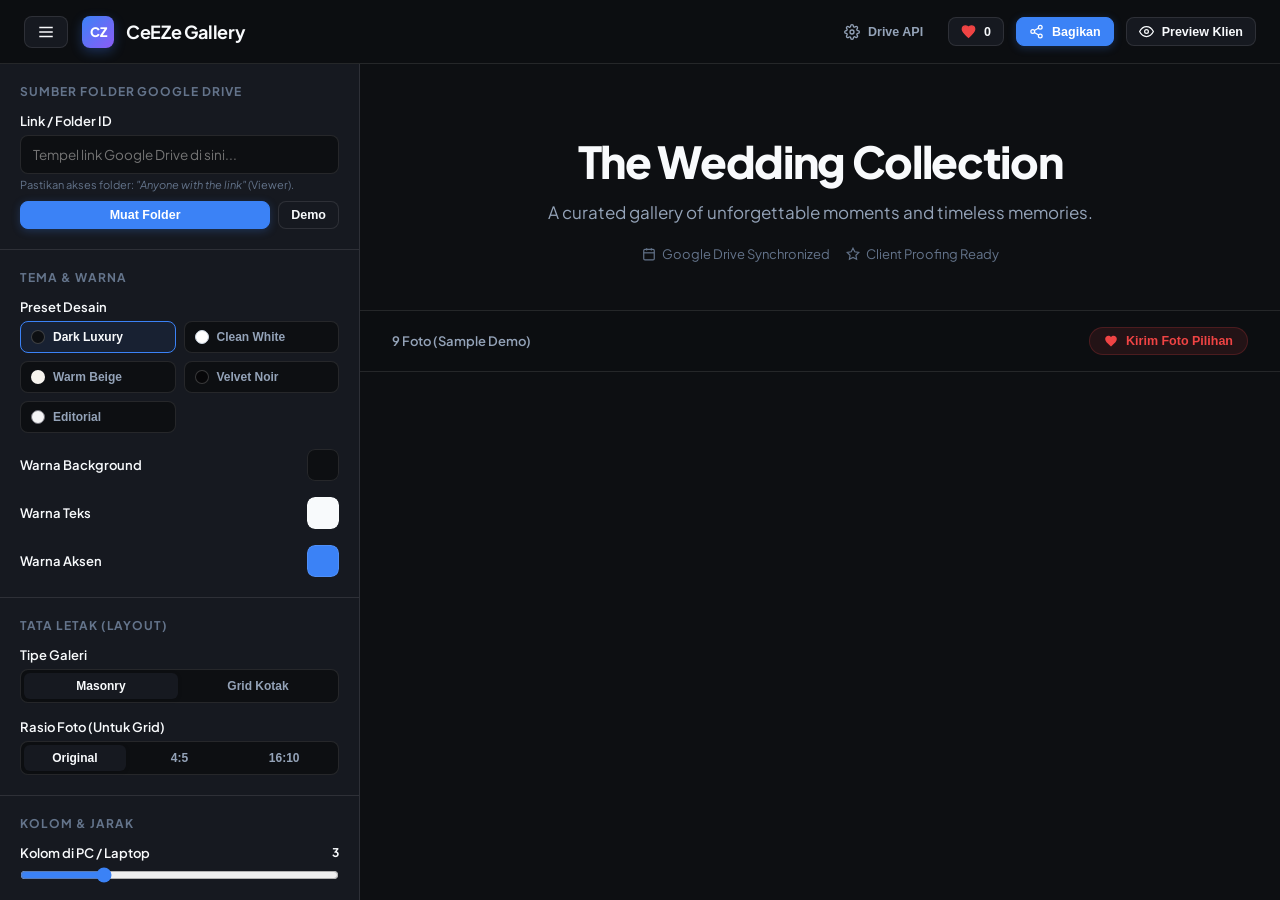
==== index.html @ e3411b1c "Add files via upload" ====
<!DOCTYPE html>
<html lang="id">
<head>
  <meta charset="UTF-8">
  <meta name="viewport" content="width=device-width, initial-scale=1.0, maximum-scale=1.0, user-scalable=no">
  <title>CeEZe Gallery - Google Drive Client Photo Gallery & Editor</title>
  <meta name="description" content="CeEZe Gallery - Konvert folder Google Drive menjadi website galeri foto klien yang interaktif, mewah, dan cepat.">
  
  <!-- Favicon -->
  <link rel="icon" href="data:image/svg+xml,<svg xmlns=%22http://www.w3.org/2000/svg%22 viewBox=%220 0 100 100%22><text y=%22.9em%22 font-size=%2290%22>📸</text></svg>">

  <!-- Google Fonts: Modern & Luxury Typography -->
  <link rel="preconnect" href="https://fonts.googleapis.com">
  <link rel="preconnect" href="https://fonts.gstatic.com" crossorigin>
  <link href="https://fonts.googleapis.com/css2?family=Cinzel:wght@500;700&family=Inter:wght@400;500;600;700&family=Playfair+Display:ital,wght@0,500;0,700;1,400&family=Plus+Jakarta+Sans:wght@400;500;600;700;800&display=swap" rel="stylesheet">

  <!-- Core & Responsive Styles -->
  <link rel="stylesheet" href="css/style.css">
  <link rel="stylesheet" href="css/responsive.css">
</head>
<body>

  <!-- ========================================================================
       TOP HEADER NAVIGATION
       ======================================================================== -->
  <header class="top-header">
    <div style="display: flex; align-items: center; gap: 14px;">
      <button id="btn-toggle-sidebar" class="btn btn-secondary btn-sm" title="Buka/Tutup Menu Editor">
        <svg width="18" height="18" viewBox="0 0 24 24" fill="none" stroke="currentColor" stroke-width="2">
          <line x1="3" y1="12" x2="21" y2="12"></line>
          <line x1="3" y1="6" x2="21" y2="6"></line>
          <line x1="3" y1="18" x2="21" y2="18"></line>
        </svg>
      </button>

      <a href="#" class="brand">
        <div class="brand-icon" style="font-size: 13px; font-weight: 800; letter-spacing: -0.5px;">CZ</div>
        <span class="brand-title">CeEZe Gallery</span>
      </a>
    </div>

    <div class="header-actions">
      <!-- Google Drive API Key Config Button -->
      <button id="btn-open-api-modal" class="btn btn-ghost btn-sm" title="Pengaturan Google Drive API">
        <svg width="16" height="16" viewBox="0 0 24 24" fill="none" stroke="currentColor" stroke-width="2">
          <circle cx="12" cy="12" r="3"></circle>
          <path d="M19.4 15a1.65 1.65 0 0 0 .33 1.82l.06.06a2 2 0 0 1 0 2.83 2 2 0 0 1-2.83 0l-.06-.06a1.65 1.65 0 0 0-1.82-.33 1.65 1.65 0 0 0-1 1.51V21a2 2 0 0 1-2 2 2 2 0 0 1-2-2v-.09A1.65 1.65 0 0 0 9 19.4a1.65 1.65 0 0 0-1.82.33l-.06.06a2 2 0 0 1-2.83 0 2 2 0 0 1 0-2.83l.06-.06a1.65 1.65 0 0 0 .33-1.82 1.65 1.65 0 0 0-1.51-1H3a2 2 0 0 1-2-2 2 2 0 0 1 2-2h.09A1.65 1.65 0 0 0 4.6 9a1.65 1.65 0 0 0-.33-1.82l-.06-.06a2 2 0 0 1 0-2.83 2 2 0 0 1 2.83 0l.06.06a1.65 1.65 0 0 0 1.82.33H9a1.65 1.65 0 0 0 1-1.51V3a2 2 0 0 1 2-2 2 2 0 0 1 2 2v.09a1.65 1.65 0 0 0 1 1.51 1.65 1.65 0 0 0 1.82-.33l.06-.06a2 2 0 0 1 2.83 0 2 2 0 0 1 0 2.83l-.06.06a1.65 1.65 0 0 0-.33 1.82V9a1.65 1.65 0 0 0 1.51 1H21a2 2 0 0 1 2 2 2 2 0 0 1-2 2h-.09a1.65 1.65 0 0 0-1.51 1z"></path>
        </svg>
        <span class="hide-mobile">Drive API</span>
      </button>

      <!-- Client Favorites Header Badge -->
      <button id="btn-top-favorites" class="btn btn-secondary btn-sm" title="Lihat Foto Pilihan">
        <svg width="15" height="15" viewBox="0 0 24 24" fill="#ef4444" stroke="#ef4444" stroke-width="2">
          <path d="M12 21.35l-1.45-1.32C5.4 15.36 2 12.28 2 8.5 2 5.42 4.42 3 7.5 3c1.74 0 3.41.81 4.5 2.09C13.09 3.81 14.76 3 16.5 3 19.58 3 22 5.42 22 8.5c0 3.78-3.4 6.86-8.55 11.54L12 21.35z"/>
        </svg>
        <span id="fav-count-badge">0</span>
      </button>

      <!-- Share Link Button -->
      <button id="btn-open-share-modal" class="btn btn-primary btn-sm">
        <svg width="15" height="15" viewBox="0 0 24 24" fill="none" stroke="currentColor" stroke-width="2">
          <circle cx="18" cy="5" r="3"></circle>
          <circle cx="6" cy="12" r="3"></circle>
          <circle cx="18" cy="19" r="3"></circle>
          <line x1="8.59" y1="13.51" x2="15.42" y2="17.49"></line>
          <line x1="15.41" y1="6.51" x2="8.59" y2="10.49"></line>
        </svg>
        <span>Bagikan</span>
      </button>

      <!-- Toggle Client View vs Editor Mode -->
      <button id="btn-toggle-view" class="btn btn-secondary btn-sm">
        <svg width="15" height="15" viewBox="0 0 24 24" fill="none" stroke="currentColor" stroke-width="2">
          <path d="M1 12s4-8 11-8 11 8 11 8-4 8-11 8-11-8-11-8z"></path>
          <circle cx="12" cy="12" r="3"></circle>
        </svg>
        <span class="hide-mobile">Preview Klien</span>
      </button>
    </div>
  </header>

  <!-- ========================================================================
       MAIN APP CONTAINER (Sidebar Editor + Live Preview)
       ======================================================================== -->
  <div class="app-container">

    <!-- SIDEBAR CUSTOMIZER -->
    <aside id="editor-sidebar" class="editor-sidebar">
      
      <!-- 1. Google Drive Folder Source -->
      <div class="sidebar-section">
        <h4 class="sidebar-title">Sumber Folder Google Drive</h4>
        <form id="form-load-folder" class="form-group">
          <label class="form-label" for="input-folder-link">Link / Folder ID</label>
          <input 
            type="text" 
            id="input-folder-link" 
            class="input-text" 
            placeholder="Tempel link Google Drive di sini..." 
            autocomplete="off"
          />
          <p class="form-hint">Pastikan akses folder: <i>"Anyone with the link"</i> (Viewer).</p>
          <div style="display: flex; gap: 8px; margin-top: 10px;">
            <button type="submit" class="btn btn-primary btn-sm" style="flex: 1;">Muat Folder</button>
            <button type="button" id="btn-load-demo" class="btn btn-secondary btn-sm" title="Kembali ke galeri demo">Demo</button>
          </div>
        </form>
      </div>

      <!-- 2. Theme & Color Presets -->
      <div class="sidebar-section">
        <h4 class="sidebar-title">Tema & Warna</h4>
        
        <div class="form-group">
          <label class="form-label">Preset Desain</label>
          <div class="preset-grid">
            <button type="button" class="preset-pill active" data-preset="dark">
              <span class="color-dot" style="background: #0d0f12;"></span>
              Dark Luxury
            </button>
            <button type="button" class="preset-pill" data-preset="light">
              <span class="color-dot" style="background: #ffffff; border-color: #cbd5e1;"></span>
              Clean White
            </button>
            <button type="button" class="preset-pill" data-preset="warm-beige">
              <span class="color-dot" style="background: #f7f4ee;"></span>
              Warm Beige
            </button>
            <button type="button" class="preset-pill" data-preset="velvet-noir">
              <span class="color-dot" style="background: #070709;"></span>
              Velvet Noir
            </button>
            <button type="button" class="preset-pill" data-preset="editorial-white">
              <span class="color-dot" style="background: #f4f4f5; border-color: #71717a;"></span>
              Editorial
            </button>
          </div>
        </div>

        <!-- Custom Color Pickers -->
        <div class="form-group color-picker-row">
          <span class="form-label" style="margin-bottom: 0;">Warna Background</span>
          <input type="color" id="input-bg-color" value="#0d0f12" />
        </div>

        <div class="form-group color-picker-row">
          <span class="form-label" style="margin-bottom: 0;">Warna Teks</span>
          <input type="color" id="input-text-color" value="#f8fafc" />
        </div>

        <div class="form-group color-picker-row">
          <span class="form-label" style="margin-bottom: 0;">Warna Aksen</span>
          <input type="color" id="input-accent-color" value="#3b82f6" />
        </div>
      </div>

      <!-- 3. Layout (Masonry vs Grid) -->
      <div class="sidebar-section">
        <h4 class="sidebar-title">Tata Letak (Layout)</h4>
        
        <div class="form-group">
          <label class="form-label">Tipe Galeri</label>
          <div class="segmented-control">
            <button type="button" class="segmented-btn active" data-layout="masonry">Masonry</button>
            <button type="button" class="segmented-btn" data-layout="grid">Grid Kotak</button>
          </div>
        </div>

        <div class="form-group">
          <label class="form-label">Rasio Foto (Untuk Grid)</label>
          <div class="segmented-control">
            <button type="button" class="segmented-btn active" data-aspect="original">Original</button>
            <button type="button" class="segmented-btn" data-aspect="portrait">4:5</button>
            <button type="button" class="segmented-btn" data-aspect="landscape">16:10</button>
          </div>
        </div>
      </div>

      <!-- 4. Grid Columns & Spacing -->
      <div class="sidebar-section">
        <h4 class="sidebar-title">Kolom & Jarak</h4>

        <div class="form-group">
          <div style="display: flex; justify-content: space-between; margin-bottom: 6px;">
            <label class="form-label" style="margin-bottom: 0;">Kolom di PC / Laptop</label>
            <span id="val-columns-desktop" class="range-value">3</span>
          </div>
          <div class="range-slider-wrapper">
            <input type="range" id="input-columns-desktop" class="range-slider" min="2" max="6" value="3" />
          </div>
        </div>

        <div class="form-group">
          <div style="display: flex; justify-content: space-between; margin-bottom: 6px;">
            <label class="form-label" style="margin-bottom: 0;">Kolom di HP (Mobile)</label>
            <span id="val-columns-mobile" class="range-value">1</span>
          </div>
          <div class="range-slider-wrapper">
            <input type="range" id="input-columns-mobile" class="range-slider" min="1" max="2" value="1" />
          </div>
        </div>

        <div class="form-group">
          <div style="display: flex; justify-content: space-between; margin-bottom: 6px;">
            <label class="form-label" style="margin-bottom: 0;">Jarak Antar Foto (Gap)</label>
            <span id="val-gallery-gap" class="range-value">16px</span>
          </div>
          <div class="range-slider-wrapper">
            <input type="range" id="input-gallery-gap" class="range-slider" min="0" max="40" step="4" value="16" />
          </div>
        </div>

        <div class="form-group">
          <div style="display: flex; justify-content: space-between; margin-bottom: 6px;">
            <label class="form-label" style="margin-bottom: 0;">Lengkungan Sudut (Radius)</label>
            <span id="val-border-radius" class="range-value">10px</span>
          </div>
          <div class="range-slider-wrapper">
            <input type="range" id="input-border-radius" class="range-slider" min="0" max="24" step="2" value="10" />
          </div>
        </div>
      </div>

      <!-- 5. Typography -->
      <div class="sidebar-section">
        <h4 class="sidebar-title">Gaya Huruf (Font)</h4>
        <div class="form-group">
          <select id="select-font-family" class="select-input">
            <option value="'Plus Jakarta Sans', system-ui, sans-serif">Plus Jakarta Sans (Modern Clean)</option>
            <option value="'Playfair Display', Georgia, serif">Playfair Display (Editorial / Wedding)</option>
            <option value="'Cinzel', Georgia, serif">Cinzel (Luxury & Classical)</option>
            <option value="'Inter', system-ui, sans-serif">Inter (Minimalist Tech)</option>
          </select>
        </div>
      </div>

      <!-- 6. Hero Title & Subtitle -->
      <div class="sidebar-section">
        <h4 class="sidebar-title">Judul Galeri</h4>
        <div class="form-group">
          <label class="form-label" for="input-hero-title">Judul Utama</label>
          <input type="text" id="input-hero-title" class="input-text" value="The Wedding Collection" />
        </div>
        <div class="form-group">
          <label class="form-label" for="input-hero-subtitle">Deskripsi / Tanggal</label>
          <input type="text" id="input-hero-subtitle" class="input-text" value="A curated gallery of unforgettable moments and timeless memories." />
        </div>
      </div>

    </aside>

    <!-- ========================================================================
         MAIN LIVE PREVIEW AREA
         ======================================================================== -->
    <main class="main-preview">
      
      <!-- HERO COVER SECTION -->
      <section class="gallery-hero" id="gallery-hero-section">
        <h1 class="gallery-title" id="display-hero-title">The Wedding Collection</h1>
        <p class="gallery-subtitle" id="display-hero-subtitle">
          A curated gallery of unforgettable moments and timeless memories.
        </p>
        <div class="gallery-meta-bar">
          <span class="meta-item">
            <svg width="14" height="14" viewBox="0 0 24 24" fill="none" stroke="currentColor" stroke-width="2">
              <rect x="3" y="4" width="18" height="18" rx="2" ry="2"></rect>
              <line x1="16" y1="2" x2="16" y2="6"></line>
              <line x1="8" y1="2" x2="8" y2="6"></line>
              <line x1="3" y1="10" x2="21" y2="10"></line>
            </svg>
            Google Drive Synchronized
          </span>
          <span class="meta-item">
            <svg width="14" height="14" viewBox="0 0 24 24" fill="none" stroke="currentColor" stroke-width="2">
              <polygon points="12 2 15.09 8.26 22 9.27 17 14.14 18.18 21.02 12 17.77 5.82 21.02 7 14.14 2 9.27 8.91 8.26 12 2"></polygon>
            </svg>
            Client Proofing Ready
          </span>
        </div>
      </section>

      <!-- GALLERY CONTROLS BAR -->
      <div class="gallery-controls-bar">
        <span class="photo-count-badge" id="display-photo-count">9 Foto</span>

        <button id="btn-floating-fav-open" class="favorites-pill-btn" onclick="window.app?.openWhatsAppModal();">
          <svg width="14" height="14" viewBox="0 0 24 24" fill="currentColor">
            <path d="M12 21.35l-1.45-1.32C5.4 15.36 2 12.28 2 8.5 2 5.42 4.42 3 7.5 3c1.74 0 3.41.81 4.5 2.09C13.09 3.81 14.76 3 16.5 3 19.58 3 22 5.42 22 8.5c0 3.78-3.4 6.86-8.55 11.54L12 21.35z"/>
          </svg>
          Kirim Foto Pilihan
        </button>
      </div>

      <!-- GALLERY PHOTOS GRID / MASONRY -->
      <div id="gallery-container" class="gallery-container gallery-masonry">
        <!-- Photo Cards dynamically injected by js/app.js -->
      </div>

    </main>

  </div>

  <!-- ========================================================================
       LIGHTBOX (FULLSCREEN MODAL VIEWER)
       ======================================================================== -->
  <div id="lightbox-modal" class="lightbox-modal">
    <div class="lightbox-header">
      <div style="display: flex; align-items: center; gap: 12px;">
        <span id="lightbox-counter" style="font-size: 13px; color: #94a3b8; font-weight: 600;">1 / 9</span>
        <span id="lightbox-title" class="lightbox-title">Photo Name</span>
      </div>
      
      <div class="lightbox-actions">
        <!-- Favorite in Lightbox -->
        <button id="lightbox-favorite-btn" class="icon-action-btn" title="Tandai Favorit">
          <svg width="18" height="18" viewBox="0 0 24 24" fill="none" stroke="currentColor" stroke-width="2">
            <path d="M12 21.35l-1.45-1.32C5.4 15.36 2 12.28 2 8.5 2 5.42 4.42 3 7.5 3c1.74 0 3.41.81 4.5 2.09C13.09 3.81 14.76 3 16.5 3 19.58 3 22 5.42 22 8.5c0 3.78-3.4 6.86-8.55 11.54L12 21.35z"/>
          </svg>
        </button>

        <!-- Download in Lightbox -->
        <a id="lightbox-download-btn" href="#" class="icon-action-btn" title="Download Resolusi Penuh" target="_blank" download>
          <svg width="16" height="16" viewBox="0 0 24 24" fill="none" stroke="currentColor" stroke-width="2">
            <path d="M21 15v4a2 2 0 0 1-2 2H5a2 2 0 0 1-2-2v-4"></path>
            <polyline points="7 10 12 15 17 10"></polyline>
            <line x1="12" y1="15" x2="12" y2="3"></line>
          </svg>
        </a>

        <!-- Close Lightbox -->
        <button id="lightbox-close-btn" class="icon-action-btn" title="Tutup (Esc)">
          <svg width="18" height="18" viewBox="0 0 24 24" fill="none" stroke="currentColor" stroke-width="2">
            <line x1="18" y1="6" x2="6" y2="18"></line>
            <line x1="6" y1="6" x2="18" y2="18"></line>
          </svg>
        </button>
      </div>
    </div>

    <div class="lightbox-body">
      <button id="lightbox-prev-btn" class="lightbox-nav-btn lightbox-prev" title="Sebelumnya (Panah Kiri)">
        <svg width="24" height="24" viewBox="0 0 24 24" fill="none" stroke="currentColor" stroke-width="2">
          <polyline points="15 18 9 12 15 6"></polyline>
        </svg>
      </button>

      <img id="lightbox-img" class="lightbox-img" src="" alt="Full view" />

      <button id="lightbox-next-btn" class="lightbox-nav-btn lightbox-next" title="Berikutnya (Panah Kanan)">
        <svg width="24" height="24" viewBox="0 0 24 24" fill="none" stroke="currentColor" stroke-width="2">
          <polyline points="9 18 15 12 9 6"></polyline>
        </svg>
      </button>
    </div>
  </div>

  <!-- ========================================================================
       FLOATING CLIENT WHATSAPP PROOFING BADGE
       ======================================================================== -->
  <button id="client-floating-badge" class="client-floating-badge" style="display: none;">
    <svg width="20" height="20" viewBox="0 0 24 24" fill="currentColor">
      <path d="M12.04 2C6.58 2 2.13 6.45 2.13 11.91C2.13 13.66 2.59 15.36 3.45 16.86L2.05 22L7.3 20.62C8.75 21.41 10.38 21.83 12.04 21.83C17.5 21.83 21.95 17.38 21.95 11.92C21.95 9.27 20.92 6.78 19.05 4.91C17.18 3.03 14.69 2 12.04 2M12.05 3.67C14.25 3.67 16.31 4.53 17.87 6.09C19.42 7.65 20.28 9.72 20.28 11.92C20.28 16.46 16.58 20.15 12.04 20.15C10.56 20.15 9.11 19.76 7.85 19L7.55 18.83L4.43 19.65L5.26 16.61L5.06 16.29C4.24 15 3.8 13.47 3.8 11.91C3.81 7.37 7.5 3.67 12.05 3.67Z"/>
    </svg>
    <span id="floating-fav-count">0 Foto Terpilih</span>
  </button>

  <!-- ========================================================================
       MODAL: GOOGLE DRIVE API KEY SETUP
       ======================================================================== -->
  <div id="modal-api-key" class="modal-backdrop">
    <div class="modal-content">
      <div class="modal-header">
        <h3 class="modal-title">Pengaturan Google Drive API</h3>
        <button class="btn btn-ghost btn-sm" data-close-modal>✕</button>
      </div>
      <div class="modal-body">
        <p style="font-size: 13.5px; color: var(--text-secondary); line-height: 1.6; margin-bottom: 16px;">
          Untuk membaca isi folder Google Drive secara langsung, kamu butuh <b>Google Drive API Key</b> gratis dari Google Cloud Console.
        </p>

        <div class="form-group">
          <label class="form-label" for="input-google-api-key">Google Drive API Key</label>
          <input 
            type="text" 
            id="input-google-api-key" 
            class="input-text" 
            placeholder="AIzaSy..." 
          />
          <p class="form-hint">
            Kunci ini disimpan aman hanya di browser kamu (localStorage) dan tidak dikirim ke server pihak ketiga.
          </p>
        </div>

        <div style="background-color: var(--card-bg); padding: 14px; border-radius: 8px; border: 1px solid var(--border-color); font-size: 12.5px; color: var(--text-muted); line-height: 1.5;">
          <b>Cara Cepat Dapatkan API Key Gratis:</b>
          <ol style="margin-left: 18px; margin-top: 6px;">
            <li>Buka <a href="https://console.cloud.google.com/" target="_blank" style="color: var(--accent-color);">console.cloud.google.com</a></li>
            <li>Aktifkan <b>Google Drive API</b> pada Library.</li>
            <li>Buka menu <b>Credentials</b> &gt; klik <b>Create Credentials</b> &gt; pilih <b>API Key</b>.</li>
          </ol>
        </div>
      </div>
      <div class="modal-footer">
        <button class="btn btn-secondary btn-sm" data-close-modal>Batal</button>
        <button id="btn-save-api-key" class="btn btn-primary btn-sm">Simpan API Key</button>
      </div>
    </div>
  </div>

  <!-- ========================================================================
       MODAL: SHARE LINK (COPY CUSTOM THEMED LINK)
       ======================================================================== -->
  <div id="modal-share" class="modal-backdrop">
    <div class="modal-content">
      <div class="modal-header">
        <h3 class="modal-title">Bagikan Galeri Klien</h3>
        <button class="btn btn-ghost btn-sm" data-close-modal>✕</button>
      </div>
      <div class="modal-body">
        <p style="font-size: 13.5px; color: var(--text-secondary); line-height: 1.6; margin-bottom: 16px;">
          Link ini sudah mengemas tema, tata letak, dan warna yang sudah kamu sesuaikan. Siapapun yang membuka link ini akan melihat galeri sesuai desain pilihanmu.
        </p>

        <div class="form-group">
          <label class="form-label">Link Publik Galeri</label>
          <div style="display: flex; gap: 8px;">
            <input 
              type="text" 
              id="input-share-url" 
              class="input-text" 
              readonly 
              style="cursor: text;"
            />
            <button id="btn-copy-share-url" class="btn btn-primary btn-sm">Salin</button>
          </div>
        </div>
      </div>
      <div class="modal-footer">
        <button class="btn btn-secondary btn-sm" data-close-modal>Tutup</button>
      </div>
    </div>
  </div>

  <!-- ========================================================================
       MODAL: WHATSAPP CLIENT SELECTION EXPORT
       ======================================================================== -->
  <div id="modal-whatsapp" class="modal-backdrop">
    <div class="modal-content">
      <div class="modal-header">
        <div style="display: flex; align-items: center; gap: 8px;">
          <h3 class="modal-title">Daftar Foto Terpilih</h3>
          <span id="modal-wa-count" style="font-size: 12px; background: rgba(239, 68, 68, 0.15); color: #ef4444; padding: 2px 8px; border-radius: 999px; font-weight: 700;">0 Foto</span>
        </div>
        <button class="btn btn-ghost btn-sm" data-close-modal>✕</button>
      </div>
      <div class="modal-body">
        <p style="font-size: 13px; color: var(--text-secondary); margin-bottom: 14px;">
          Klien bisa langsung mengirimkan nomor/nama foto yang mereka sukai ke WhatsApp fotografer atau menyalin daftarnya.
        </p>

        <!-- List of selected photos -->
        <div id="modal-wa-list" style="max-height: 180px; overflow-y: auto; margin-bottom: 16px; padding: 4px 8px; background: var(--bg-color); border-radius: 8px; border: 1px solid var(--border-color);">
          <!-- Injected dynamically -->
        </div>

        <div class="form-group">
          <label class="form-label" for="input-wa-number">Nomor WhatsApp Fotografer / Studio (Opsional)</label>
          <input 
            type="text" 
            id="input-wa-number" 
            class="input-text" 
            placeholder="Contoh: 6281234567890" 
          />
          <p class="form-hint">Gunakan kode negara (misal 62 untuk Indonesia).</p>
        </div>
      </div>
      <div class="modal-footer">
        <button id="btn-copy-fav-list" class="btn btn-secondary btn-sm">Salin Daftar</button>
        <button id="btn-send-whatsapp" class="btn btn-primary btn-sm" style="background-color: #25d366; border-color: #25d366;">
          <svg width="16" height="16" viewBox="0 0 24 24" fill="currentColor">
            <path d="M12.04 2C6.58 2 2.13 6.45 2.13 11.91C2.13 13.66 2.59 15.36 3.45 16.86L2.05 22L7.3 20.62C8.75 21.41 10.38 21.83 12.04 21.83C17.5 21.83 21.95 17.38 21.95 11.92C21.95 9.27 20.92 6.78 19.05 4.91C17.18 3.03 14.69 2 12.04 2M12.05 3.67C14.25 3.67 16.31 4.53 17.87 6.09C19.42 7.65 20.28 9.72 20.28 11.92C20.28 16.46 16.58 20.15 12.04 20.15C10.56 20.15 9.11 19.76 7.85 19L7.55 18.83L4.43 19.65L5.26 16.61L5.06 16.29C4.24 15 3.8 13.47 3.8 11.91C3.81 7.37 7.5 3.67 12.05 3.67Z"/>
          </svg>
          Kirim ke WhatsApp
        </button>
      </div>
    </div>
  </div>

  <!-- Toast Notification element -->
  <div id="toast" class="toast">Notifikasi</div>

  <!-- Scripts -->
  <script src="js/demo-data.js"></script>
  <script src="js/drive.js"></script>
  <script src="js/editor.js"></script>
  <script src="js/lightbox.js"></script>
  <script src="js/favorites.js"></script>
  <script src="js/app.js"></script>

</body>
</html>
---- css/style.css ----
/* ==========================================================================
   CeEZe Gallery - Modern Google Drive Photo Gallery & Editor
   Ultra-lightweight, Responsive, Zero-dependency CSS
   ========================================================================== */

:root {
  /* Default Theme Variables */
  --bg-color: #0d0f12;
  --bg-secondary: #161920;
  --text-primary: #f8fafc;
  --text-secondary: #94a3b8;
  --text-muted: #64748b;
  --accent-color: #3b82f6;
  --accent-hover: #2563eb;
  --border-color: rgba(255, 255, 255, 0.1);
  --border-active: rgba(255, 255, 255, 0.25);
  --card-bg: rgba(255, 255, 255, 0.03);
  --glass-bg: rgba(22, 25, 32, 0.85);
  --shadow-sm: 0 2px 8px rgba(0, 0, 0, 0.2);
  --shadow-lg: 0 16px 40px rgba(0, 0, 0, 0.4);

  /* Layout Variables */
  --gallery-gap: 16px;
  --columns-desktop: 3;
  --columns-tablet: 2;
  --columns-mobile: 1;
  --border-radius: 10px;
  --font-family: 'Plus Jakarta Sans', system-ui, -apple-system, sans-serif;
  --font-heading: 'Plus Jakarta Sans', system-ui, sans-serif;
  
  /* Sidebar width */
  --sidebar-width: 360px;
}

/* Light Theme Preset overrides */
[data-theme="light"] {
  --bg-color: #f8fafc;
  --bg-secondary: #ffffff;
  --text-primary: #0f172a;
  --text-secondary: #475569;
  --text-muted: #94a3b8;
  --accent-color: #2563eb;
  --border-color: rgba(0, 0, 0, 0.08);
  --border-active: rgba(0, 0, 0, 0.2);
  --card-bg: #ffffff;
  --glass-bg: rgba(255, 255, 255, 0.88);
  --shadow-sm: 0 2px 8px rgba(0, 0, 0, 0.06);
  --shadow-lg: 0 16px 40px rgba(0, 0, 0, 0.12);
}

/* Warm Beige Preset */
[data-theme="warm-beige"] {
  --bg-color: #f7f4ee;
  --bg-secondary: #efeae1;
  --text-primary: #292524;
  --text-secondary: #57534e;
  --text-muted: #a8a29e;
  --accent-color: #b45309;
  --border-color: rgba(68, 64, 60, 0.12);
  --card-bg: #ffffff;
  --glass-bg: rgba(247, 244, 238, 0.9);
}

/* Velvet Noir Preset */
[data-theme="velvet-noir"] {
  --bg-color: #070709;
  --bg-secondary: #121217;
  --text-primary: #fafaf9;
  --text-secondary: #a1a1aa;
  --text-muted: #71717a;
  --accent-color: #d97706;
  --border-color: rgba(255, 255, 255, 0.08);
  --card-bg: #18181f;
  --glass-bg: rgba(18, 18, 23, 0.9);
}

/* Minimal White Preset */
[data-theme="editorial-white"] {
  --bg-color: #ffffff;
  --bg-secondary: #f4f4f5;
  --text-primary: #18181b;
  --text-secondary: #52525b;
  --text-muted: #a1a1aa;
  --accent-color: #18181b;
  --border-color: #e4e4e7;
  --card-bg: #fafafa;
  --glass-bg: rgba(255, 255, 255, 0.95);
}

* {
  box-sizing: border-box;
  margin: 0;
  padding: 0;
  -webkit-font-smoothing: antialiased;
  -moz-osx-font-smoothing: grayscale;
}

body {
  font-family: var(--font-family);
  background-color: var(--bg-color);
  color: var(--text-primary);
  min-height: 100vh;
  overflow-x: hidden;
  transition: background-color 0.25s ease, color 0.25s ease;
}

/* ==========================================================================
   Top Header Navigation
   ========================================================================== */
.top-header {
  position: sticky;
  top: 0;
  z-index: 50;
  height: 64px;
  background-color: var(--glass-bg);
  backdrop-filter: blur(16px);
  -webkit-backdrop-filter: blur(16px);
  border-bottom: 1px solid var(--border-color);
  display: flex;
  align-items: center;
  justify-content: space-between;
  padding: 0 24px;
  transition: border-color 0.25s ease;
}

.brand {
  display: flex;
  align-items: center;
  gap: 12px;
  text-decoration: none;
  color: var(--text-primary);
}

.brand-icon {
  width: 32px;
  height: 32px;
  border-radius: 8px;
  background: linear-gradient(135deg, var(--accent-color), #8b5cf6);
  display: flex;
  align-items: center;
  justify-content: center;
  color: white;
  font-weight: 700;
  font-size: 16px;
  box-shadow: 0 4px 12px rgba(59, 130, 246, 0.3);
}

.brand-title {
  font-size: 18px;
  font-weight: 700;
  letter-spacing: -0.02em;
}

.header-actions {
  display: flex;
  align-items: center;
  gap: 12px;
}

.btn {
  display: inline-flex;
  align-items: center;
  justify-content: center;
  gap: 8px;
  padding: 8px 16px;
  font-size: 13.5px;
  font-weight: 600;
  border-radius: 8px;
  cursor: pointer;
  transition: all 0.2s cubic-bezier(0.16, 1, 0.3, 1);
  border: 1px solid transparent;
  outline: none;
  text-decoration: none;
}

.btn-sm {
  padding: 6px 12px;
  font-size: 12.5px;
}

.btn-primary {
  background-color: var(--accent-color);
  color: #ffffff;
  border-color: var(--accent-color);
  box-shadow: 0 2px 8px rgba(59, 130, 246, 0.25);
}

.btn-primary:hover {
  background-color: var(--accent-hover);
  border-color: var(--accent-hover);
  transform: translateY(-1px);
}

.btn-secondary {
  background-color: var(--bg-secondary);
  color: var(--text-primary);
  border-color: var(--border-color);
}

.btn-secondary:hover {
  background-color: var(--border-color);
  border-color: var(--border-active);
}

.btn-ghost {
  background-color: transparent;
  color: var(--text-secondary);
}

.btn-ghost:hover {
  color: var(--text-primary);
  background-color: var(--card-bg);
}

/* ==========================================================================
   App Layout (Sidebar + Main Preview Area)
   ========================================================================== */
.app-container {
  display: flex;
  min-height: calc(100vh - 64px);
  position: relative;
}

/* Sidebar Customizer */
.editor-sidebar {
  width: var(--sidebar-width);
  background-color: var(--bg-secondary);
  border-right: 1px solid var(--border-color);
  display: flex;
  flex-direction: column;
  flex-shrink: 0;
  height: calc(100vh - 64px);
  position: sticky;
  top: 64px;
  overflow-y: auto;
  z-index: 30;
  transition: transform 0.3s cubic-bezier(0.16, 1, 0.3, 1), width 0.3s ease;
}

.editor-sidebar.collapsed {
  transform: translateX(-100%);
  position: absolute;
}

.sidebar-section {
  padding: 20px;
  border-bottom: 1px solid var(--border-color);
}

.sidebar-title {
  font-size: 12px;
  font-weight: 700;
  text-transform: uppercase;
  letter-spacing: 0.08em;
  color: var(--text-muted);
  margin-bottom: 14px;
  display: flex;
  align-items: center;
  justify-content: space-between;
}

.form-group {
  margin-bottom: 16px;
}

.form-group:last-child {
  margin-bottom: 0;
}

.form-label {
  display: block;
  font-size: 13px;
  font-weight: 600;
  color: var(--text-primary);
  margin-bottom: 6px;
}

.form-hint {
  font-size: 11px;
  color: var(--text-muted);
  margin-top: 4px;
}

.input-text, .select-input {
  width: 100%;
  padding: 10px 12px;
  font-size: 13.5px;
  font-family: inherit;
  background-color: var(--bg-color);
  color: var(--text-primary);
  border: 1px solid var(--border-color);
  border-radius: 8px;
  outline: none;
  transition: border-color 0.2s, box-shadow 0.2s;
}

.input-text:focus, .select-input:focus {
  border-color: var(--accent-color);
  box-shadow: 0 0 0 3px rgba(59, 130, 246, 0.15);
}

/* Preset Pill Buttons */
.preset-grid {
  display: grid;
  grid-template-columns: repeat(2, 1fr);
  gap: 8px;
}

.preset-pill {
  display: flex;
  align-items: center;
  gap: 8px;
  padding: 8px 10px;
  background-color: var(--bg-color);
  border: 1px solid var(--border-color);
  border-radius: 8px;
  color: var(--text-secondary);
  font-size: 12px;
  font-weight: 600;
  cursor: pointer;
  transition: all 0.2s;
}

.preset-pill:hover {
  border-color: var(--border-active);
  color: var(--text-primary);
}

.preset-pill.active {
  border-color: var(--accent-color);
  color: var(--text-primary);
  background-color: rgba(59, 130, 246, 0.08);
}

.color-dot {
  width: 14px;
  height: 14px;
  border-radius: 50%;
  border: 1px solid rgba(255, 255, 255, 0.2);
  flex-shrink: 0;
}

/* Segmented Control / Radio Buttons */
.segmented-control {
  display: flex;
  background-color: var(--bg-color);
  border: 1px solid var(--border-color);
  border-radius: 8px;
  padding: 3px;
  gap: 3px;
}

.segmented-btn {
  flex: 1;
  padding: 6px 10px;
  font-size: 12px;
  font-weight: 600;
  border: none;
  background: transparent;
  color: var(--text-secondary);
  border-radius: 6px;
  cursor: pointer;
  transition: all 0.15s ease;
  text-align: center;
}

.segmented-btn.active {
  background-color: var(--bg-secondary);
  color: var(--text-primary);
  box-shadow: 0 1px 4px rgba(0, 0, 0, 0.15);
}

/* Range Sliders */
.range-slider-wrapper {
  display: flex;
  align-items: center;
  gap: 12px;
}

.range-slider {
  flex: 1;
  accent-color: var(--accent-color);
  cursor: pointer;
}

.range-value {
  font-size: 12px;
  font-weight: 700;
  color: var(--text-primary);
  width: 32px;
  text-align: right;
}

/* Color Pickers Row */
.color-picker-row {
  display: flex;
  align-items: center;
  justify-content: space-between;
}

.color-input-wrapper {
  display: flex;
  align-items: center;
  gap: 8px;
}

input[type="color"] {
  -webkit-appearance: none;
  border: none;
  width: 32px;
  height: 32px;
  border-radius: 8px;
  cursor: pointer;
  background: transparent;
}

input[type="color"]::-webkit-color-swatch-wrapper {
  padding: 0;
}

input[type="color"]::-webkit-color-swatch {
  border: 1px solid var(--border-color);
  border-radius: 8px;
}

/* ==========================================================================
   Main Preview Content
   ========================================================================== */
.main-preview {
  flex: 1;
  min-width: 0;
  display: flex;
  flex-direction: column;
  overflow-y: auto;
}

/* Cover / Hero Header */
.gallery-hero {
  padding: 72px 24px 48px;
  text-align: center;
  max-width: 800px;
  margin: 0 auto;
  position: relative;
}

.gallery-hero.cover-banner {
  max-width: 100%;
  padding: 120px 24px 80px;
  background-size: cover;
  background-position: center;
  position: relative;
}

.cover-banner::before {
  content: "";
  position: absolute;
  inset: 0;
  background: linear-gradient(180deg, rgba(0,0,0,0.3) 0%, rgba(0,0,0,0.7) 100%);
  z-index: 1;
}

.gallery-hero.cover-banner * {
  position: relative;
  z-index: 2;
  color: #ffffff !important;
}

.gallery-title {
  font-family: var(--font-heading);
  font-size: clamp(28px, 5vw, 44px);
  font-weight: 800;
  letter-spacing: -0.03em;
  line-height: 1.15;
  margin-bottom: 12px;
  color: var(--text-primary);
}

.gallery-subtitle {
  font-size: clamp(14px, 2vw, 17px);
  color: var(--text-secondary);
  font-weight: 400;
  max-width: 600px;
  margin: 0 auto 20px;
  line-height: 1.6;
}

.gallery-meta-bar {
  display: flex;
  align-items: center;
  justify-content: center;
  gap: 16px;
  font-size: 13px;
  color: var(--text-muted);
}

.meta-item {
  display: flex;
  align-items: center;
  gap: 6px;
}

/* Filter / Sorting & Favorites Bar */
.gallery-controls-bar {
  padding: 16px 32px;
  display: flex;
  align-items: center;
  justify-content: space-between;
  border-top: 1px solid var(--border-color);
  border-bottom: 1px solid var(--border-color);
  margin-bottom: 32px;
  background-color: var(--glass-bg);
  backdrop-filter: blur(8px);
}

.photo-count-badge {
  font-size: 13px;
  font-weight: 600;
  color: var(--text-secondary);
}

.favorites-pill-btn {
  display: inline-flex;
  align-items: center;
  gap: 8px;
  padding: 6px 14px;
  border-radius: 999px;
  background-color: rgba(239, 68, 68, 0.1);
  color: #ef4444;
  border: 1px solid rgba(239, 68, 68, 0.2);
  font-size: 12.5px;
  font-weight: 700;
  cursor: pointer;
  transition: all 0.2s;
}

.favorites-pill-btn:hover {
  background-color: #ef4444;
  color: #ffffff;
}

/* ==========================================================================
   Gallery Container (Masonry vs Grid)
   ========================================================================== */
.gallery-container {
  padding: 0 32px 80px;
  max-width: 1600px;
  margin: 0 auto;
  width: 100%;
}

/* 1. Masonry Style (Pinterest / Column based) */
.gallery-masonry {
  column-count: var(--columns-desktop);
  column-gap: var(--gallery-gap);
}

.gallery-masonry .photo-card {
  break-inside: avoid;
  margin-bottom: var(--gallery-gap);
  display: inline-block;
  width: 100%;
}

/* 2. Standard Grid Style (Uniform boxes) */
.gallery-grid {
  display: grid;
  grid-template-columns: repeat(var(--columns-desktop), 1fr);
  gap: var(--gallery-gap);
}

.gallery-grid .photo-card {
  aspect-ratio: 1 / 1;
}

.gallery-grid.aspect-portrait .photo-card {
  aspect-ratio: 4 / 5;
}

.gallery-grid.aspect-landscape .photo-card {
  aspect-ratio: 16 / 10;
}

/* Photo Card Component */
.photo-card {
  position: relative;
  border-radius: var(--border-radius);
  overflow: hidden;
  background-color: var(--card-bg);
  cursor: pointer;
  transition: transform 0.3s cubic-bezier(0.16, 1, 0.3, 1), box-shadow 0.3s ease;
}

.photo-card:hover {
  transform: translateY(-4px);
  box-shadow: var(--shadow-lg);
}

.photo-img {
  width: 100%;
  height: 100%;
  object-fit: cover;
  display: block;
  transition: transform 0.5s cubic-bezier(0.16, 1, 0.3, 1), filter 0.3s;
  background-color: var(--bg-secondary);
}

.photo-card:hover .photo-img {
  transform: scale(1.03);
}

/* Overlay & Action Buttons on Hover */
.photo-overlay {
  position: absolute;
  inset: 0;
  background: linear-gradient(180deg, rgba(0, 0, 0, 0.3) 0%, transparent 40%, rgba(0, 0, 0, 0.7) 100%);
  opacity: 0;
  transition: opacity 0.25s ease;
  display: flex;
  flex-direction: column;
  justify-content: space-between;
  padding: 14px;
}

.photo-card:hover .photo-overlay {
  opacity: 1;
}

.photo-top-actions {
  display: flex;
  justify-content: flex-end;
  gap: 8px;
}

.icon-action-btn {
  width: 36px;
  height: 36px;
  border-radius: 50%;
  background-color: rgba(0, 0, 0, 0.6);
  backdrop-filter: blur(8px);
  border: 1px solid rgba(255, 255, 255, 0.2);
  color: white;
  display: flex;
  align-items: center;
  justify-content: center;
  cursor: pointer;
  transition: all 0.2s;
}

.icon-action-btn:hover {
  transform: scale(1.1);
  background-color: rgba(0, 0, 0, 0.85);
}

.icon-action-btn.favorite-active {
  background-color: #ef4444;
  border-color: #ef4444;
  color: white;
}

.photo-bottom-info {
  color: white;
}

.photo-name {
  font-size: 13px;
  font-weight: 600;
  text-shadow: 0 1px 3px rgba(0, 0, 0, 0.8);
  white-space: nowrap;
  overflow: hidden;
  text-overflow: ellipsis;
}

/* ==========================================================================
   Lightbox (Fullscreen Photo Viewer)
   ========================================================================== */
.lightbox-modal {
  position: fixed;
  inset: 0;
  z-index: 100;
  background-color: rgba(5, 5, 8, 0.96);
  backdrop-filter: blur(20px);
  display: flex;
  flex-direction: column;
  opacity: 0;
  pointer-events: none;
  transition: opacity 0.25s cubic-bezier(0.16, 1, 0.3, 1);
}

.lightbox-modal.active {
  opacity: 1;
  pointer-events: auto;
}

.lightbox-header {
  height: 60px;
  display: flex;
  align-items: center;
  justify-content: space-between;
  padding: 0 24px;
  color: white;
  z-index: 10;
}

.lightbox-title {
  font-size: 14px;
  font-weight: 600;
  color: #e2e8f0;
}

.lightbox-actions {
  display: flex;
  align-items: center;
  gap: 12px;
}

.lightbox-body {
  flex: 1;
  display: flex;
  align-items: center;
  justify-content: center;
  position: relative;
  overflow: hidden;
  padding: 16px;
  user-select: none;
}

.lightbox-img {
  max-width: 90vw;
  max-height: 82vh;
  object-fit: contain;
  border-radius: 6px;
  box-shadow: 0 20px 60px rgba(0, 0, 0, 0.6);
  transition: transform 0.2s ease;
}

.lightbox-nav-btn {
  position: absolute;
  top: 50%;
  transform: translateY(-50%);
  width: 50px;
  height: 50px;
  border-radius: 50%;
  background-color: rgba(255, 255, 255, 0.1);
  backdrop-filter: blur(10px);
  border: 1px solid rgba(255, 255, 255, 0.15);
  color: white;
  display: flex;
  align-items: center;
  justify-content: center;
  cursor: pointer;
  transition: all 0.2s;
  z-index: 20;
}

.lightbox-nav-btn:hover {
  background-color: rgba(255, 255, 255, 0.25);
  transform: translateY(-50%) scale(1.08);
}

.lightbox-prev {
  left: 24px;
}

.lightbox-next {
  right: 24px;
}

/* ==========================================================================
   Modals (API Key, Share Link, WhatsApp Export)
   ========================================================================== */
.modal-backdrop {
  position: fixed;
  inset: 0;
  z-index: 90;
  background-color: rgba(0, 0, 0, 0.7);
  backdrop-filter: blur(8px);
  display: flex;
  align-items: center;
  justify-content: center;
  padding: 20px;
  opacity: 0;
  pointer-events: none;
  transition: opacity 0.2s ease;
}

.modal-backdrop.active {
  opacity: 1;
  pointer-events: auto;
}

.modal-content {
  background-color: var(--bg-secondary);
  border: 1px solid var(--border-color);
  border-radius: 16px;
  width: 100%;
  max-width: 520px;
  box-shadow: var(--shadow-lg);
  overflow: hidden;
  transform: scale(0.95);
  transition: transform 0.2s cubic-bezier(0.16, 1, 0.3, 1);
}

.modal-backdrop.active .modal-content {
  transform: scale(1);
}

.modal-header {
  padding: 20px 24px;
  border-bottom: 1px solid var(--border-color);
  display: flex;
  align-items: center;
  justify-content: space-between;
}

.modal-title {
  font-size: 16px;
  font-weight: 700;
  color: var(--text-primary);
}

.modal-body {
  padding: 24px;
}

.modal-footer {
  padding: 16px 24px;
  border-top: 1px solid var(--border-color);
  display: flex;
  justify-content: flex-end;
  gap: 10px;
}

/* Floating WhatsApp / Client Proofing Pill */
.client-floating-badge {
  position: fixed;
  bottom: 24px;
  right: 24px;
  z-index: 40;
  background: #25d366;
  color: #ffffff;
  padding: 12px 20px;
  border-radius: 999px;
  display: flex;
  align-items: center;
  gap: 10px;
  font-weight: 700;
  font-size: 13.5px;
  box-shadow: 0 8px 24px rgba(37, 211, 102, 0.4);
  cursor: pointer;
  transition: transform 0.2s ease, box-shadow 0.2s;
  border: none;
}

.client-floating-badge:hover {
  transform: translateY(-2px) scale(1.03);
  box-shadow: 0 12px 30px rgba(37, 211, 102, 0.5);
}

/* Loading & Empty State */
.state-container {
  display: flex;
  flex-direction: column;
  align-items: center;
  justify-content: center;
  padding: 80px 20px;
  text-align: center;
}

.spinner {
  width: 40px;
  height: 40px;
  border: 3px solid var(--border-color);
  border-top-color: var(--accent-color);
  border-radius: 50%;
  animation: spin 0.8s linear infinite;
  margin-bottom: 16px;
}

@keyframes spin {
  to { transform: rotate(360deg); }
}

.toast {
  position: fixed;
  bottom: 30px;
  left: 50%;
  transform: translateX(-50%) translateY(100px);
  background-color: #1e293b;
  color: #f8fafc;
  padding: 12px 20px;
  border-radius: 10px;
  font-size: 13.5px;
  font-weight: 600;
  box-shadow: 0 10px 30px rgba(0, 0, 0, 0.4);
  border: 1px solid rgba(255, 255, 255, 0.1);
  z-index: 200;
  transition: transform 0.3s cubic-bezier(0.16, 1, 0.3, 1), opacity 0.3s;
  opacity: 0;
  pointer-events: none;
}

.toast.show {
  transform: translateX(-50%) translateY(0);
  opacity: 1;
}
---- css/responsive.css ----
/* ==========================================================================
   Responsive & Adaptive Media Queries for Mobile, Tablet, and Desktop
   ========================================================================== */

/* Tablet (Screens <= 1024px) */
@media (max-width: 1024px) {
  :root {
    --sidebar-width: 320px;
    --columns-desktop: 2;
  }

  .gallery-container {
    padding: 0 20px 60px;
  }

  .gallery-controls-bar {
    padding: 14px 20px;
  }

  .gallery-hero {
    padding: 56px 20px 36px;
  }
}

/* Mobile Devices (Screens <= 768px) */
@media (max-width: 768px) {
  :root {
    --sidebar-width: 100%;
    --columns-desktop: var(--columns-mobile, 1);
    --gallery-gap: 12px;
  }

  .top-header {
    padding: 0 16px;
    height: 56px;
  }

  .brand-title {
    font-size: 16px;
  }

  /* Make sidebar a full-screen drawer or bottom sheet on mobile */
  .editor-sidebar {
    position: fixed;
    top: 56px;
    left: 0;
    width: 100vw;
    height: calc(100vh - 56px);
    z-index: 80;
    background-color: var(--bg-color);
  }

  .editor-sidebar.collapsed {
    transform: translateY(100%);
  }

  .gallery-container {
    padding: 0 12px 60px;
  }

  .gallery-masonry {
    column-count: var(--columns-mobile, 1);
  }

  .gallery-grid {
    grid-template-columns: repeat(var(--columns-mobile, 1), 1fr);
  }

  .gallery-hero {
    padding: 36px 16px 24px;
  }

  .gallery-title {
    font-size: 26px;
  }

  .gallery-subtitle {
    font-size: 14px;
  }

  .gallery-controls-bar {
    padding: 12px 16px;
    flex-wrap: wrap;
    gap: 12px;
  }

  /* Lightbox Mobile Adjustments */
  .lightbox-header {
    height: 50px;
    padding: 0 16px;
  }

  .lightbox-nav-btn {
    width: 40px;
    height: 40px;
  }

  .lightbox-prev {
    left: 8px;
  }

  .lightbox-next {
    right: 8px;
  }

  .lightbox-img {
    max-width: 95vw;
    max-height: 75vh;
  }

  .client-floating-badge {
    bottom: 16px;
    right: 16px;
    padding: 10px 16px;
    font-size: 12px;
  }

  /* Show photo overlay on mobile by default or with a subtle bottom bar */
  .photo-overlay {
    opacity: 1;
    background: linear-gradient(180deg, rgba(0,0,0,0.2) 0%, transparent 60%, rgba(0,0,0,0.6) 100%);
  }

  .photo-top-actions {
    opacity: 1;
  }
}

/* Touch optimization for mobile gestures */
@media (hover: none) and (pointer: coarse) {
  .photo-card:hover {
    transform: none;
  }

  .icon-action-btn {
    width: 42px;
    height: 42px;
  }
}
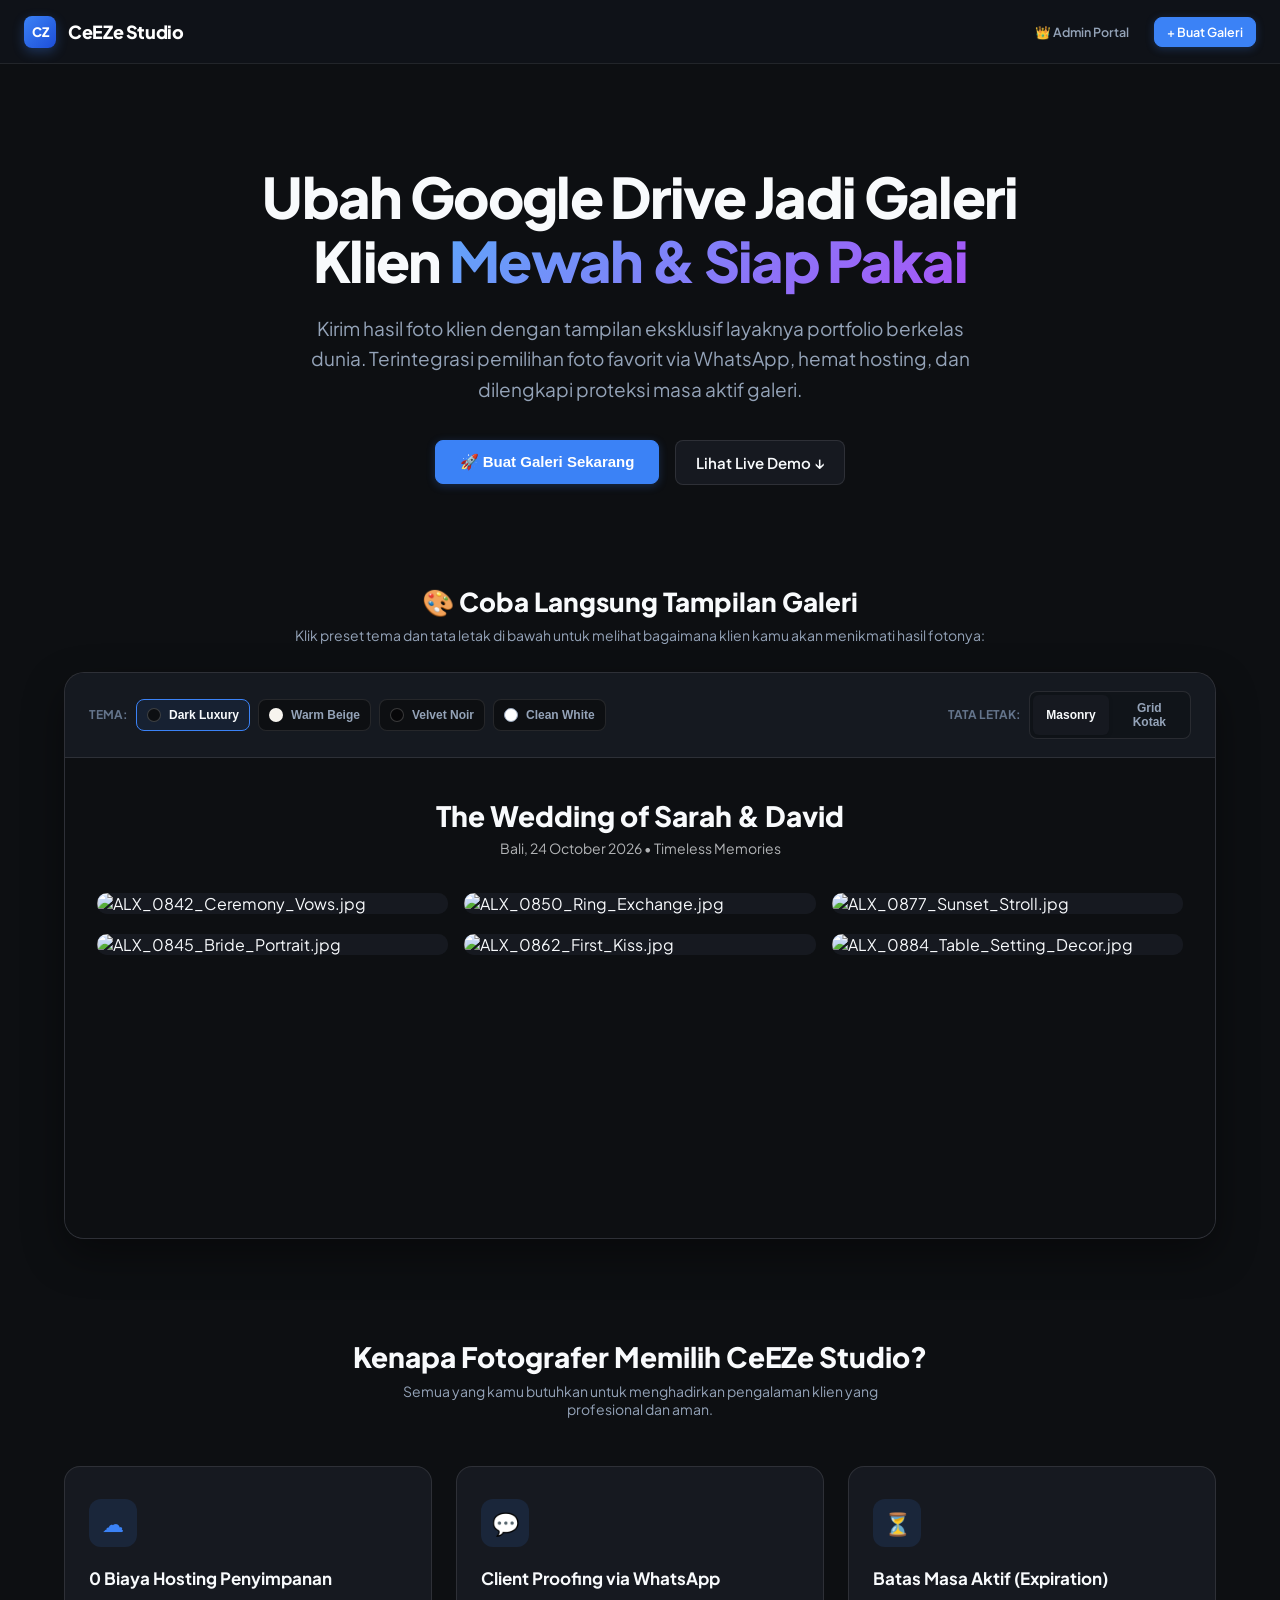
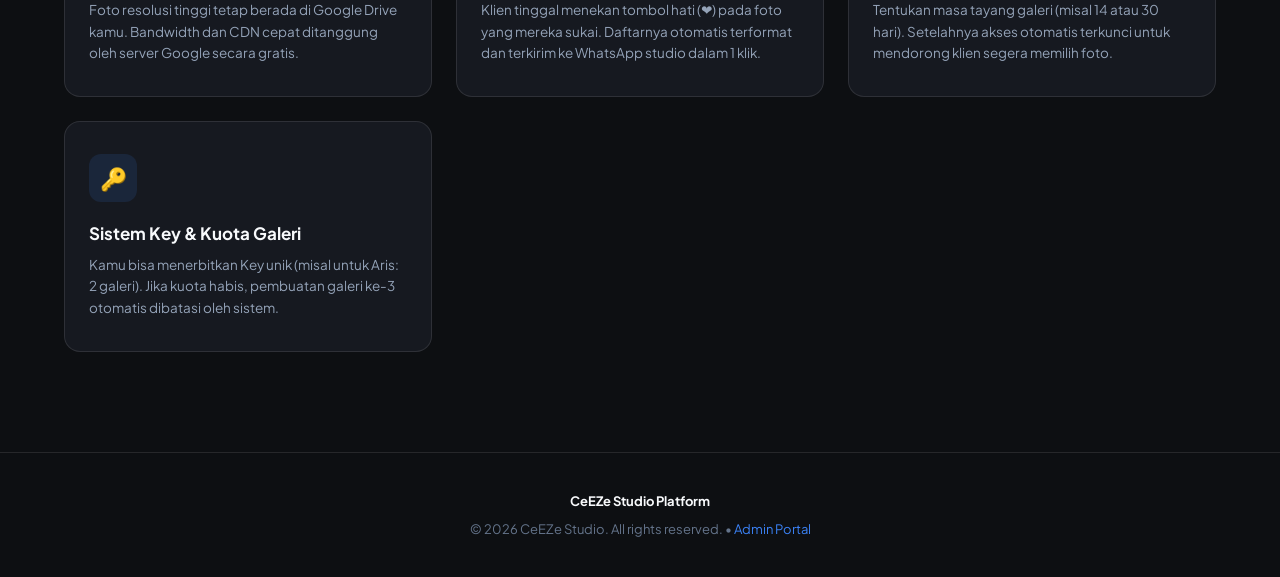
==== commit 4088eb51: "Add files via upload" ====
--- a/index.html
+++ b/index.html
@@ -3,500 +3,417 @@
 <head>
   <meta charset="UTF-8">
   <meta name="viewport" content="width=device-width, initial-scale=1.0, maximum-scale=1.0, user-scalable=no">
-  <title>CeEZe Gallery - Google Drive Client Photo Gallery & Editor</title>
-  <meta name="description" content="CeEZe Gallery - Konvert folder Google Drive menjadi website galeri foto klien yang interaktif, mewah, dan cepat.">
-  
-  <!-- Favicon -->
+  <title>CeEZe Studio - Luxury Google Drive Photo Gallery Platform</title>
+  <meta name="description" content="CeEZe Studio - Platform galeri foto klien modern berbasis Google Drive untuk fotografer profesional.">
   <link rel="icon" href="data:image/svg+xml,<svg xmlns=%22http://www.w3.org/2000/svg%22 viewBox=%220 0 100 100%22><text y=%22.9em%22 font-size=%2290%22>📸</text></svg>">
 
-  <!-- Google Fonts: Modern & Luxury Typography -->
+  <!-- Google Fonts -->
   <link rel="preconnect" href="https://fonts.googleapis.com">
   <link rel="preconnect" href="https://fonts.gstatic.com" crossorigin>
-  <link href="https://fonts.googleapis.com/css2?family=Cinzel:wght@500;700&family=Inter:wght@400;500;600;700&family=Playfair+Display:ital,wght@0,500;0,700;1,400&family=Plus+Jakarta+Sans:wght@400;500;600;700;800&display=swap" rel="stylesheet">
-
-  <!-- Core & Responsive Styles -->
+  <link href="https://fonts.googleapis.com/css2?family=Cinzel:wght@600;700&family=Inter:wght@400;500;600;700&family=Playfair+Display:ital,wght@0,600;0,700;1,400&family=Plus+Jakarta+Sans:wght@400;500;600;700;800&display=swap" rel="stylesheet">
+
   <link rel="stylesheet" href="css/style.css">
   <link rel="stylesheet" href="css/responsive.css">
+  <style>
+    /* Homepage Specific Design */
+    .landing-hero {
+      padding: 100px 24px 60px;
+      text-align: center;
+      max-width: 900px;
+      margin: 0 auto;
+    }
+
+    .hero-badge {
+      display: inline-flex;
+      align-items: center;
+      gap: 6px;
+      padding: 6px 14px;
+      border-radius: 999px;
+      background: rgba(59, 130, 246, 0.1);
+      border: 1px solid rgba(59, 130, 246, 0.25);
+      color: #60a5fa;
+      font-size: 13px;
+      font-weight: 700;
+      margin-bottom: 24px;
+    }
+
+    .landing-headline {
+      font-family: 'Plus Jakarta Sans', system-ui, sans-serif;
+      font-size: clamp(34px, 5.5vw, 56px);
+      font-weight: 800;
+      line-height: 1.15;
+      letter-spacing: -0.03em;
+      margin-bottom: 20px;
+    }
+
+    .landing-subtitle {
+      font-size: clamp(16px, 2vw, 19px);
+      color: var(--text-secondary);
+      line-height: 1.6;
+      max-width: 680px;
+      margin: 0 auto 36px;
+    }
+
+    .hero-cta-group {
+      display: flex;
+      align-items: center;
+      justify-content: center;
+      gap: 16px;
+      flex-wrap: wrap;
+    }
+
+    /* Interactive Mini-Demo Section */
+    .demo-section {
+      max-width: 1200px;
+      margin: 40px auto 100px;
+      padding: 0 24px;
+    }
+
+    .demo-showcase-box {
+      background: var(--bg-secondary);
+      border: 1px solid var(--border-color);
+      border-radius: 20px;
+      overflow: hidden;
+      box-shadow: var(--shadow-lg);
+    }
+
+    .demo-toolbar {
+      padding: 18px 24px;
+      background: var(--glass-bg);
+      border-bottom: 1px solid var(--border-color);
+      display: flex;
+      align-items: center;
+      justify-content: space-between;
+      flex-wrap: wrap;
+      gap: 16px;
+    }
+
+    .demo-canvas {
+      padding: 40px 32px;
+      transition: all 0.3s ease;
+      min-height: 480px;
+    }
+
+    /* Features Grid */
+    .features-section {
+      max-width: 1200px;
+      margin: 0 auto 100px;
+      padding: 0 24px;
+    }
+
+    .features-grid {
+      display: grid;
+      grid-template-columns: repeat(auto-fit, minmax(280px, 1fr));
+      gap: 24px;
+      margin-top: 48px;
+    }
+
+    .feature-card {
+      background: var(--bg-secondary);
+      border: 1px solid var(--border-color);
+      border-radius: 16px;
+      padding: 32px 24px;
+      transition: transform 0.2s ease, border-color 0.2s;
+    }
+
+    .feature-card:hover {
+      transform: translateY(-4px);
+      border-color: var(--border-active);
+    }
+
+    .feature-icon-box {
+      width: 48px;
+      height: 48px;
+      border-radius: 12px;
+      background: rgba(59, 130, 246, 0.12);
+      color: var(--accent-color);
+      display: flex;
+      align-items: center;
+      justify-content: center;
+      font-size: 22px;
+      margin-bottom: 20px;
+    }
+  </style>
 </head>
 <body>
 
-  <!-- ========================================================================
-       TOP HEADER NAVIGATION
-       ======================================================================== -->
+  <!-- TOP HEADER -->
   <header class="top-header">
     <div style="display: flex; align-items: center; gap: 14px;">
-      <button id="btn-toggle-sidebar" class="btn btn-secondary btn-sm" title="Buka/Tutup Menu Editor">
-        <svg width="18" height="18" viewBox="0 0 24 24" fill="none" stroke="currentColor" stroke-width="2">
-          <line x1="3" y1="12" x2="21" y2="12"></line>
-          <line x1="3" y1="6" x2="21" y2="6"></line>
-          <line x1="3" y1="18" x2="21" y2="18"></line>
-        </svg>
+      <a href="index.html" class="brand">
+        <div class="brand-icon" style="font-size: 13px; font-weight: 800;">CZ</div>
+        <span class="brand-title">CeEZe Studio</span>
+      </a>
+    </div>
+
+    <div class="header-actions">
+      <a href="admin.html" class="btn btn-ghost btn-sm" title="Panel Khusus Pemilik Studio">
+        👑 Admin Portal
+      </a>
+      <button class="btn btn-primary btn-sm" onclick="openKeyModal();">
+        + Buat Galeri
       </button>
-
-      <a href="#" class="brand">
-        <div class="brand-icon" style="font-size: 13px; font-weight: 800; letter-spacing: -0.5px;">CZ</div>
-        <span class="brand-title">CeEZe Gallery</span>
+    </div>
+  </header>
+
+  <!-- HERO SECTION -->
+  <section class="landing-hero">
+    <h1 class="landing-headline">
+      Ubah Google Drive Jadi Galeri Klien <span style="background: linear-gradient(135deg, #60a5fa, #a855f7); -webkit-background-clip: text; -webkit-text-fill-color: transparent;">Mewah & Siap Pakai</span>
+    </h1>
+
+    <p class="landing-subtitle">
+      Kirim hasil foto klien dengan tampilan eksklusif layaknya portfolio berkelas dunia. Terintegrasi pemilihan foto favorit via WhatsApp, hemat hosting, dan dilengkapi proteksi masa aktif galeri.
+    </p>
+
+    <div class="hero-cta-group">
+      <button class="btn btn-primary" style="padding: 12px 24px; font-size: 15px;" onclick="openKeyModal();">
+        🚀 Buat Galeri Sekarang
+      </button>
+      <a href="#mini-demo" class="btn btn-secondary" style="padding: 12px 20px; font-size: 15px;">
+        Lihat Live Demo ↓
       </a>
     </div>
-
-    <div class="header-actions">
-      <!-- Google Drive API Key Config Button -->
-      <button id="btn-open-api-modal" class="btn btn-ghost btn-sm" title="Pengaturan Google Drive API">
-        <svg width="16" height="16" viewBox="0 0 24 24" fill="none" stroke="currentColor" stroke-width="2">
-          <circle cx="12" cy="12" r="3"></circle>
-          <path d="M19.4 15a1.65 1.65 0 0 0 .33 1.82l.06.06a2 2 0 0 1 0 2.83 2 2 0 0 1-2.83 0l-.06-.06a1.65 1.65 0 0 0-1.82-.33 1.65 1.65 0 0 0-1 1.51V21a2 2 0 0 1-2 2 2 2 0 0 1-2-2v-.09A1.65 1.65 0 0 0 9 19.4a1.65 1.65 0 0 0-1.82.33l-.06.06a2 2 0 0 1-2.83 0 2 2 0 0 1 0-2.83l.06-.06a1.65 1.65 0 0 0 .33-1.82 1.65 1.65 0 0 0-1.51-1H3a2 2 0 0 1-2-2 2 2 0 0 1 2-2h.09A1.65 1.65 0 0 0 4.6 9a1.65 1.65 0 0 0-.33-1.82l-.06-.06a2 2 0 0 1 0-2.83 2 2 0 0 1 2.83 0l.06.06a1.65 1.65 0 0 0 1.82.33H9a1.65 1.65 0 0 0 1-1.51V3a2 2 0 0 1 2-2 2 2 0 0 1 2 2v.09a1.65 1.65 0 0 0 1 1.51 1.65 1.65 0 0 0 1.82-.33l.06-.06a2 2 0 0 1 2.83 0 2 2 0 0 1 0 2.83l-.06.06a1.65 1.65 0 0 0-.33 1.82V9a1.65 1.65 0 0 0 1.51 1H21a2 2 0 0 1 2 2 2 2 0 0 1-2 2h-.09a1.65 1.65 0 0 0-1.51 1z"></path>
-        </svg>
-        <span class="hide-mobile">Drive API</span>
-      </button>
-
-      <!-- Client Favorites Header Badge -->
-      <button id="btn-top-favorites" class="btn btn-secondary btn-sm" title="Lihat Foto Pilihan">
-        <svg width="15" height="15" viewBox="0 0 24 24" fill="#ef4444" stroke="#ef4444" stroke-width="2">
-          <path d="M12 21.35l-1.45-1.32C5.4 15.36 2 12.28 2 8.5 2 5.42 4.42 3 7.5 3c1.74 0 3.41.81 4.5 2.09C13.09 3.81 14.76 3 16.5 3 19.58 3 22 5.42 22 8.5c0 3.78-3.4 6.86-8.55 11.54L12 21.35z"/>
-        </svg>
-        <span id="fav-count-badge">0</span>
-      </button>
-
-      <!-- Share Link Button -->
-      <button id="btn-open-share-modal" class="btn btn-primary btn-sm">
-        <svg width="15" height="15" viewBox="0 0 24 24" fill="none" stroke="currentColor" stroke-width="2">
-          <circle cx="18" cy="5" r="3"></circle>
-          <circle cx="6" cy="12" r="3"></circle>
-          <circle cx="18" cy="19" r="3"></circle>
-          <line x1="8.59" y1="13.51" x2="15.42" y2="17.49"></line>
-          <line x1="15.41" y1="6.51" x2="8.59" y2="10.49"></line>
-        </svg>
-        <span>Bagikan</span>
-      </button>
-
-      <!-- Toggle Client View vs Editor Mode -->
-      <button id="btn-toggle-view" class="btn btn-secondary btn-sm">
-        <svg width="15" height="15" viewBox="0 0 24 24" fill="none" stroke="currentColor" stroke-width="2">
-          <path d="M1 12s4-8 11-8 11 8 11 8-4 8-11 8-11-8-11-8z"></path>
-          <circle cx="12" cy="12" r="3"></circle>
-        </svg>
-        <span class="hide-mobile">Preview Klien</span>
-      </button>
-    </div>
-  </header>
-
-  <!-- ========================================================================
-       MAIN APP CONTAINER (Sidebar Editor + Live Preview)
-       ======================================================================== -->
-  <div class="app-container">
-
-    <!-- SIDEBAR CUSTOMIZER -->
-    <aside id="editor-sidebar" class="editor-sidebar">
-      
-      <!-- 1. Google Drive Folder Source -->
-      <div class="sidebar-section">
-        <h4 class="sidebar-title">Sumber Folder Google Drive</h4>
-        <form id="form-load-folder" class="form-group">
-          <label class="form-label" for="input-folder-link">Link / Folder ID</label>
+  </section>
+
+  <!-- INTERACTIVE MINI-DEMO SHOWCASE SECTION -->
+  <section class="demo-section" id="mini-demo">
+    <div style="text-align: center; margin-bottom: 28px;">
+      <h2 style="font-size: 26px; font-weight: 800; margin-bottom: 8px;">🎨 Coba Langsung Tampilan Galeri</h2>
+      <p style="font-size: 14px; color: var(--text-secondary);">
+        Klik preset tema dan tata letak di bawah untuk melihat bagaimana klien kamu akan menikmati hasil fotonya:
+      </p>
+    </div>
+
+    <div class="demo-showcase-box">
+      <!-- Toolbar Controls -->
+      <div class="demo-toolbar">
+        <!-- Preset Theme Buttons -->
+        <div style="display: flex; align-items: center; gap: 8px; flex-wrap: wrap;">
+          <span style="font-size: 12px; font-weight: 700; color: var(--text-muted); text-transform: uppercase;">Tema:</span>
+          <button type="button" class="preset-pill active" onclick="switchDemoTheme('dark', this)">
+            <span class="color-dot" style="background: #0d0f12;"></span> Dark Luxury
+          </button>
+          <button type="button" class="preset-pill" onclick="switchDemoTheme('warm-beige', this)">
+            <span class="color-dot" style="background: #f7f4ee;"></span> Warm Beige
+          </button>
+          <button type="button" class="preset-pill" onclick="switchDemoTheme('velvet-noir', this)">
+            <span class="color-dot" style="background: #070709;"></span> Velvet Noir
+          </button>
+          <button type="button" class="preset-pill" onclick="switchDemoTheme('light', this)">
+            <span class="color-dot" style="background: #ffffff; border-color: #94a3b8;"></span> Clean White
+          </button>
+        </div>
+
+        <!-- Layout Controls -->
+        <div style="display: flex; align-items: center; gap: 8px;">
+          <span style="font-size: 12px; font-weight: 700; color: var(--text-muted); text-transform: uppercase;">Tata Letak:</span>
+          <div class="segmented-control" style="background: rgba(0,0,0,0.2);">
+            <button type="button" class="segmented-btn active" id="btn-layout-masonry" onclick="switchDemoLayout('masonry')">Masonry</button>
+            <button type="button" class="segmented-btn" id="btn-layout-grid" onclick="switchDemoLayout('grid')">Grid Kotak</button>
+          </div>
+        </div>
+      </div>
+
+      <!-- Live Canvas Preview -->
+      <div class="demo-canvas" id="demo-preview-canvas" style="background: #0d0f12; color: #f8fafc;">
+        <div style="text-align: center; margin-bottom: 36px;">
+          <h3 id="demo-title" style="font-family: 'Plus Jakarta Sans', sans-serif; font-size: 28px; font-weight: 800; margin-bottom: 6px;">The Wedding of Sarah & David</h3>
+          <p id="demo-subtitle" style="font-size: 14px; opacity: 0.7;">Bali, 24 October 2026 • Timeless Memories</p>
+        </div>
+
+        <div id="demo-gallery-grid" class="gallery-container gallery-masonry" style="padding: 0; max-width: 100%;">
+          <!-- Rendered dynamically -->
+        </div>
+      </div>
+    </div>
+  </section>
+
+  <!-- FEATURES OVERVIEW -->
+  <section class="features-section">
+    <div style="text-align: center;">
+      <h2 style="font-size: 28px; font-weight: 800; margin-bottom: 8px;">Kenapa Fotografer Memilih CeEZe Studio?</h2>
+      <p style="font-size: 14px; color: var(--text-secondary); max-width: 500px; margin: 0 auto;">
+        Semua yang kamu butuhkan untuk menghadirkan pengalaman klien yang profesional dan aman.
+      </p>
+    </div>
+
+    <div class="features-grid">
+      <div class="feature-card">
+        <div class="feature-icon-box">☁️</div>
+        <h4 style="font-size: 17px; font-weight: 700; margin-bottom: 10px;">0 Biaya Hosting Penyimpanan</h4>
+        <p style="font-size: 13.5px; color: var(--text-secondary); line-height: 1.6;">
+          Foto resolusi tinggi tetap berada di Google Drive kamu. Bandwidth dan CDN cepat ditanggung oleh server Google secara gratis.
+        </p>
+      </div>
+
+      <div class="feature-card">
+        <div class="feature-icon-box">💬</div>
+        <h4 style="font-size: 17px; font-weight: 700; margin-bottom: 10px;">Client Proofing via WhatsApp</h4>
+        <p style="font-size: 13.5px; color: var(--text-secondary); line-height: 1.6;">
+          Klien tinggal menekan tombol hati (❤️) pada foto yang mereka sukai. Daftarnya otomatis terformat dan terkirim ke WhatsApp studio dalam 1 klik.
+        </p>
+      </div>
+
+      <div class="feature-card">
+        <div class="feature-icon-box">⏳</div>
+        <h4 style="font-size: 17px; font-weight: 700; margin-bottom: 10px;">Batas Masa Aktif (Expiration)</h4>
+        <p style="font-size: 13.5px; color: var(--text-secondary); line-height: 1.6;">
+          Tentukan masa tayang galeri (misal 14 atau 30 hari). Setelahnya akses otomatis terkunci untuk mendorong klien segera memilih foto.
+        </p>
+      </div>
+
+      <div class="feature-card">
+        <div class="feature-icon-box">🔑</div>
+        <h4 style="font-size: 17px; font-weight: 700; margin-bottom: 10px;">Sistem Key & Kuota Galeri</h4>
+        <p style="font-size: 13.5px; color: var(--text-secondary); line-height: 1.6;">
+          Kamu bisa menerbitkan Key unik (misal untuk Aris: 2 galeri). Jika kuota habis, pembuatan galeri ke-3 otomatis dibatasi oleh sistem.
+        </p>
+      </div>
+    </div>
+  </section>
+
+  <!-- FOOTER -->
+  <footer style="border-top: 1px solid var(--border-color); padding: 40px 24px; text-align: center; color: var(--text-muted); font-size: 13px;">
+    <div style="margin-bottom: 12px; font-weight: 700; color: var(--text-primary);">
+      CeEZe Studio Platform
+    </div>
+    <p>© 2026 CeEZe Studio. All rights reserved. • <a href="admin.html" style="color: var(--accent-color); text-decoration: none;">Admin Portal</a></p>
+  </footer>
+
+  <!-- MODAL: ENTER LICENSE KEY TO CREATE GALLERY -->
+  <div id="modal-key-entry" class="modal-backdrop">
+    <div class="modal-content" style="max-width: 440px;">
+      <div class="modal-header">
+        <h3 class="modal-title">Mulai Buat Galeri</h3>
+        <button class="btn btn-ghost btn-sm" onclick="closeKeyModal();">✕</button>
+      </div>
+      <div class="modal-body">
+        <p style="font-size: 13.5px; color: var(--text-secondary); line-height: 1.6; margin-bottom: 16px;">
+          Masukkan <b>License Key Unik</b> yang kamu dapatkan dari Admin untuk membuka editor galeri:
+        </p>
+
+        <div class="form-group">
+          <label class="form-label" for="input-home-key">Kode Key Unik</label>
           <input 
             type="text" 
-            id="input-folder-link" 
+            id="input-home-key" 
             class="input-text" 
-            placeholder="Tempel link Google Drive di sini..." 
-            autocomplete="off"
+            placeholder="Contoh: CEEZE-ARIS-XXXX" 
+            style="text-transform: uppercase; font-family: monospace; font-weight: 700;"
           />
-          <p class="form-hint">Pastikan akses folder: <i>"Anyone with the link"</i> (Viewer).</p>
-          <div style="display: flex; gap: 8px; margin-top: 10px;">
-            <button type="submit" class="btn btn-primary btn-sm" style="flex: 1;">Muat Folder</button>
-            <button type="button" id="btn-load-demo" class="btn btn-secondary btn-sm" title="Kembali ke galeri demo">Demo</button>
-          </div>
-        </form>
-      </div>
-
-      <!-- 2. Theme & Color Presets -->
-      <div class="sidebar-section">
-        <h4 class="sidebar-title">Tema & Warna</h4>
-        
-        <div class="form-group">
-          <label class="form-label">Preset Desain</label>
-          <div class="preset-grid">
-            <button type="button" class="preset-pill active" data-preset="dark">
-              <span class="color-dot" style="background: #0d0f12;"></span>
-              Dark Luxury
-            </button>
-            <button type="button" class="preset-pill" data-preset="light">
-              <span class="color-dot" style="background: #ffffff; border-color: #cbd5e1;"></span>
-              Clean White
-            </button>
-            <button type="button" class="preset-pill" data-preset="warm-beige">
-              <span class="color-dot" style="background: #f7f4ee;"></span>
-              Warm Beige
-            </button>
-            <button type="button" class="preset-pill" data-preset="velvet-noir">
-              <span class="color-dot" style="background: #070709;"></span>
-              Velvet Noir
-            </button>
-            <button type="button" class="preset-pill" data-preset="editorial-white">
-              <span class="color-dot" style="background: #f4f4f5; border-color: #71717a;"></span>
-              Editorial
-            </button>
-          </div>
-        </div>
-
-        <!-- Custom Color Pickers -->
-        <div class="form-group color-picker-row">
-          <span class="form-label" style="margin-bottom: 0;">Warna Background</span>
-          <input type="color" id="input-bg-color" value="#0d0f12" />
-        </div>
-
-        <div class="form-group color-picker-row">
-          <span class="form-label" style="margin-bottom: 0;">Warna Teks</span>
-          <input type="color" id="input-text-color" value="#f8fafc" />
-        </div>
-
-        <div class="form-group color-picker-row">
-          <span class="form-label" style="margin-bottom: 0;">Warna Aksen</span>
-          <input type="color" id="input-accent-color" value="#3b82f6" />
-        </div>
-      </div>
-
-      <!-- 3. Layout (Masonry vs Grid) -->
-      <div class="sidebar-section">
-        <h4 class="sidebar-title">Tata Letak (Layout)</h4>
-        
-        <div class="form-group">
-          <label class="form-label">Tipe Galeri</label>
-          <div class="segmented-control">
-            <button type="button" class="segmented-btn active" data-layout="masonry">Masonry</button>
-            <button type="button" class="segmented-btn" data-layout="grid">Grid Kotak</button>
-          </div>
-        </div>
-
-        <div class="form-group">
-          <label class="form-label">Rasio Foto (Untuk Grid)</label>
-          <div class="segmented-control">
-            <button type="button" class="segmented-btn active" data-aspect="original">Original</button>
-            <button type="button" class="segmented-btn" data-aspect="portrait">4:5</button>
-            <button type="button" class="segmented-btn" data-aspect="landscape">16:10</button>
-          </div>
-        </div>
-      </div>
-
-      <!-- 4. Grid Columns & Spacing -->
-      <div class="sidebar-section">
-        <h4 class="sidebar-title">Kolom & Jarak</h4>
-
-        <div class="form-group">
-          <div style="display: flex; justify-content: space-between; margin-bottom: 6px;">
-            <label class="form-label" style="margin-bottom: 0;">Kolom di PC / Laptop</label>
-            <span id="val-columns-desktop" class="range-value">3</span>
-          </div>
-          <div class="range-slider-wrapper">
-            <input type="range" id="input-columns-desktop" class="range-slider" min="2" max="6" value="3" />
-          </div>
-        </div>
-
-        <div class="form-group">
-          <div style="display: flex; justify-content: space-between; margin-bottom: 6px;">
-            <label class="form-label" style="margin-bottom: 0;">Kolom di HP (Mobile)</label>
-            <span id="val-columns-mobile" class="range-value">1</span>
-          </div>
-          <div class="range-slider-wrapper">
-            <input type="range" id="input-columns-mobile" class="range-slider" min="1" max="2" value="1" />
-          </div>
-        </div>
-
-        <div class="form-group">
-          <div style="display: flex; justify-content: space-between; margin-bottom: 6px;">
-            <label class="form-label" style="margin-bottom: 0;">Jarak Antar Foto (Gap)</label>
-            <span id="val-gallery-gap" class="range-value">16px</span>
-          </div>
-          <div class="range-slider-wrapper">
-            <input type="range" id="input-gallery-gap" class="range-slider" min="0" max="40" step="4" value="16" />
-          </div>
-        </div>
-
-        <div class="form-group">
-          <div style="display: flex; justify-content: space-between; margin-bottom: 6px;">
-            <label class="form-label" style="margin-bottom: 0;">Lengkungan Sudut (Radius)</label>
-            <span id="val-border-radius" class="range-value">10px</span>
-          </div>
-          <div class="range-slider-wrapper">
-            <input type="range" id="input-border-radius" class="range-slider" min="0" max="24" step="2" value="10" />
-          </div>
-        </div>
-      </div>
-
-      <!-- 5. Typography -->
-      <div class="sidebar-section">
-        <h4 class="sidebar-title">Gaya Huruf (Font)</h4>
-        <div class="form-group">
-          <select id="select-font-family" class="select-input">
-            <option value="'Plus Jakarta Sans', system-ui, sans-serif">Plus Jakarta Sans (Modern Clean)</option>
-            <option value="'Playfair Display', Georgia, serif">Playfair Display (Editorial / Wedding)</option>
-            <option value="'Cinzel', Georgia, serif">Cinzel (Luxury & Classical)</option>
-            <option value="'Inter', system-ui, sans-serif">Inter (Minimalist Tech)</option>
-          </select>
-        </div>
-      </div>
-
-      <!-- 6. Hero Title & Subtitle -->
-      <div class="sidebar-section">
-        <h4 class="sidebar-title">Judul Galeri</h4>
-        <div class="form-group">
-          <label class="form-label" for="input-hero-title">Judul Utama</label>
-          <input type="text" id="input-hero-title" class="input-text" value="The Wedding Collection" />
-        </div>
-        <div class="form-group">
-          <label class="form-label" for="input-hero-subtitle">Deskripsi / Tanggal</label>
-          <input type="text" id="input-hero-subtitle" class="input-text" value="A curated gallery of unforgettable moments and timeless memories." />
-        </div>
-      </div>
-
-    </aside>
-
-    <!-- ========================================================================
-         MAIN LIVE PREVIEW AREA
-         ======================================================================== -->
-    <main class="main-preview">
+          <p id="home-key-error" class="form-hint" style="color: #ef4444; display: none; margin-top: 6px;"></p>
+        </div>
+
+        <div style="background: var(--card-bg); padding: 12px; border-radius: 8px; border: 1px solid var(--border-color); font-size: 12px; color: var(--text-muted); line-height: 1.5;">
+          Belum punya key akses? Hubungi Admin CeEZe Studio untuk membuatkan kuota galeri kamu.
+        </div>
+      </div>
+      <div class="modal-footer">
+        <button class="btn btn-secondary btn-sm" onclick="closeKeyModal();">Batal</button>
+        <button id="btn-submit-home-key" class="btn btn-primary btn-sm">Buka Studio Editor →</button>
+      </div>
+    </div>
+  </div>
+
+  <div id="toast" class="toast">Notifikasi</div>
+
+  <!-- Dependencies -->
+  <script src="js/demo-data.js"></script>
+  <script src="js/auth.js"></script>
+
+  <!-- Homepage Logic -->
+  <script>
+    function showToast(msg) {
+      const toast = document.getElementById('toast');
+      if (!toast) return;
+      toast.textContent = msg;
+      toast.classList.add('show');
+      setTimeout(() => toast.classList.remove('show'), 3000);
+    }
+
+    function openKeyModal() {
+      document.getElementById('modal-key-entry').classList.add('active');
+    }
+
+    function closeKeyModal() {
+      document.getElementById('modal-key-entry').classList.remove('active');
+    }
+
+    // Mini-Demo Preset Theme Switcher
+    const DEMO_THEMES = {
+      'dark': { bg: '#0d0f12', text: '#f8fafc', font: "'Plus Jakarta Sans', sans-serif" },
+      'warm-beige': { bg: '#f7f4ee', text: '#292524', font: "'Playfair Display', serif" },
+      'velvet-noir': { bg: '#070709', text: '#fafaf9', font: "'Cinzel', serif" },
+      'light': { bg: '#ffffff', text: '#18181b', font: "'Inter', sans-serif" }
+    };
+
+    function switchDemoTheme(presetKey, btnEl) {
+      const theme = DEMO_THEMES[presetKey];
+      if (!theme) return;
+
+      document.querySelectorAll('.preset-pill').forEach(b => b.classList.remove('active'));
+      btnEl.classList.add('active');
+
+      const canvas = document.getElementById('demo-preview-canvas');
+      const title = document.getElementById('demo-title');
       
-      <!-- HERO COVER SECTION -->
-      <section class="gallery-hero" id="gallery-hero-section">
-        <h1 class="gallery-title" id="display-hero-title">The Wedding Collection</h1>
-        <p class="gallery-subtitle" id="display-hero-subtitle">
-          A curated gallery of unforgettable moments and timeless memories.
-        </p>
-        <div class="gallery-meta-bar">
-          <span class="meta-item">
-            <svg width="14" height="14" viewBox="0 0 24 24" fill="none" stroke="currentColor" stroke-width="2">
-              <rect x="3" y="4" width="18" height="18" rx="2" ry="2"></rect>
-              <line x1="16" y1="2" x2="16" y2="6"></line>
-              <line x1="8" y1="2" x2="8" y2="6"></line>
-              <line x1="3" y1="10" x2="21" y2="10"></line>
-            </svg>
-            Google Drive Synchronized
-          </span>
-          <span class="meta-item">
-            <svg width="14" height="14" viewBox="0 0 24 24" fill="none" stroke="currentColor" stroke-width="2">
-              <polygon points="12 2 15.09 8.26 22 9.27 17 14.14 18.18 21.02 12 17.77 5.82 21.02 7 14.14 2 9.27 8.91 8.26 12 2"></polygon>
-            </svg>
-            Client Proofing Ready
-          </span>
-        </div>
-      </section>
-
-      <!-- GALLERY CONTROLS BAR -->
-      <div class="gallery-controls-bar">
-        <span class="photo-count-badge" id="display-photo-count">9 Foto</span>
-
-        <button id="btn-floating-fav-open" class="favorites-pill-btn" onclick="window.app?.openWhatsAppModal();">
-          <svg width="14" height="14" viewBox="0 0 24 24" fill="currentColor">
-            <path d="M12 21.35l-1.45-1.32C5.4 15.36 2 12.28 2 8.5 2 5.42 4.42 3 7.5 3c1.74 0 3.41.81 4.5 2.09C13.09 3.81 14.76 3 16.5 3 19.58 3 22 5.42 22 8.5c0 3.78-3.4 6.86-8.55 11.54L12 21.35z"/>
-          </svg>
-          Kirim Foto Pilihan
-        </button>
-      </div>
-
-      <!-- GALLERY PHOTOS GRID / MASONRY -->
-      <div id="gallery-container" class="gallery-container gallery-masonry">
-        <!-- Photo Cards dynamically injected by js/app.js -->
-      </div>
-
-    </main>
-
-  </div>
-
-  <!-- ========================================================================
-       LIGHTBOX (FULLSCREEN MODAL VIEWER)
-       ======================================================================== -->
-  <div id="lightbox-modal" class="lightbox-modal">
-    <div class="lightbox-header">
-      <div style="display: flex; align-items: center; gap: 12px;">
-        <span id="lightbox-counter" style="font-size: 13px; color: #94a3b8; font-weight: 600;">1 / 9</span>
-        <span id="lightbox-title" class="lightbox-title">Photo Name</span>
-      </div>
-      
-      <div class="lightbox-actions">
-        <!-- Favorite in Lightbox -->
-        <button id="lightbox-favorite-btn" class="icon-action-btn" title="Tandai Favorit">
-          <svg width="18" height="18" viewBox="0 0 24 24" fill="none" stroke="currentColor" stroke-width="2">
-            <path d="M12 21.35l-1.45-1.32C5.4 15.36 2 12.28 2 8.5 2 5.42 4.42 3 7.5 3c1.74 0 3.41.81 4.5 2.09C13.09 3.81 14.76 3 16.5 3 19.58 3 22 5.42 22 8.5c0 3.78-3.4 6.86-8.55 11.54L12 21.35z"/>
-          </svg>
-        </button>
-
-        <!-- Download in Lightbox -->
-        <a id="lightbox-download-btn" href="#" class="icon-action-btn" title="Download Resolusi Penuh" target="_blank" download>
-          <svg width="16" height="16" viewBox="0 0 24 24" fill="none" stroke="currentColor" stroke-width="2">
-            <path d="M21 15v4a2 2 0 0 1-2 2H5a2 2 0 0 1-2-2v-4"></path>
-            <polyline points="7 10 12 15 17 10"></polyline>
-            <line x1="12" y1="15" x2="12" y2="3"></line>
-          </svg>
-        </a>
-
-        <!-- Close Lightbox -->
-        <button id="lightbox-close-btn" class="icon-action-btn" title="Tutup (Esc)">
-          <svg width="18" height="18" viewBox="0 0 24 24" fill="none" stroke="currentColor" stroke-width="2">
-            <line x1="18" y1="6" x2="6" y2="18"></line>
-            <line x1="6" y1="6" x2="18" y2="18"></line>
-          </svg>
-        </button>
-      </div>
-    </div>
-
-    <div class="lightbox-body">
-      <button id="lightbox-prev-btn" class="lightbox-nav-btn lightbox-prev" title="Sebelumnya (Panah Kiri)">
-        <svg width="24" height="24" viewBox="0 0 24 24" fill="none" stroke="currentColor" stroke-width="2">
-          <polyline points="15 18 9 12 15 6"></polyline>
-        </svg>
-      </button>
-
-      <img id="lightbox-img" class="lightbox-img" src="" alt="Full view" />
-
-      <button id="lightbox-next-btn" class="lightbox-nav-btn lightbox-next" title="Berikutnya (Panah Kanan)">
-        <svg width="24" height="24" viewBox="0 0 24 24" fill="none" stroke="currentColor" stroke-width="2">
-          <polyline points="9 18 15 12 9 6"></polyline>
-        </svg>
-      </button>
-    </div>
-  </div>
-
-  <!-- ========================================================================
-       FLOATING CLIENT WHATSAPP PROOFING BADGE
-       ======================================================================== -->
-  <button id="client-floating-badge" class="client-floating-badge" style="display: none;">
-    <svg width="20" height="20" viewBox="0 0 24 24" fill="currentColor">
-      <path d="M12.04 2C6.58 2 2.13 6.45 2.13 11.91C2.13 13.66 2.59 15.36 3.45 16.86L2.05 22L7.3 20.62C8.75 21.41 10.38 21.83 12.04 21.83C17.5 21.83 21.95 17.38 21.95 11.92C21.95 9.27 20.92 6.78 19.05 4.91C17.18 3.03 14.69 2 12.04 2M12.05 3.67C14.25 3.67 16.31 4.53 17.87 6.09C19.42 7.65 20.28 9.72 20.28 11.92C20.28 16.46 16.58 20.15 12.04 20.15C10.56 20.15 9.11 19.76 7.85 19L7.55 18.83L4.43 19.65L5.26 16.61L5.06 16.29C4.24 15 3.8 13.47 3.8 11.91C3.81 7.37 7.5 3.67 12.05 3.67Z"/>
-    </svg>
-    <span id="floating-fav-count">0 Foto Terpilih</span>
-  </button>
-
-  <!-- ========================================================================
-       MODAL: GOOGLE DRIVE API KEY SETUP
-       ======================================================================== -->
-  <div id="modal-api-key" class="modal-backdrop">
-    <div class="modal-content">
-      <div class="modal-header">
-        <h3 class="modal-title">Pengaturan Google Drive API</h3>
-        <button class="btn btn-ghost btn-sm" data-close-modal>✕</button>
-      </div>
-      <div class="modal-body">
-        <p style="font-size: 13.5px; color: var(--text-secondary); line-height: 1.6; margin-bottom: 16px;">
-          Untuk membaca isi folder Google Drive secara langsung, kamu butuh <b>Google Drive API Key</b> gratis dari Google Cloud Console.
-        </p>
-
-        <div class="form-group">
-          <label class="form-label" for="input-google-api-key">Google Drive API Key</label>
-          <input 
-            type="text" 
-            id="input-google-api-key" 
-            class="input-text" 
-            placeholder="AIzaSy..." 
-          />
-          <p class="form-hint">
-            Kunci ini disimpan aman hanya di browser kamu (localStorage) dan tidak dikirim ke server pihak ketiga.
-          </p>
-        </div>
-
-        <div style="background-color: var(--card-bg); padding: 14px; border-radius: 8px; border: 1px solid var(--border-color); font-size: 12.5px; color: var(--text-muted); line-height: 1.5;">
-          <b>Cara Cepat Dapatkan API Key Gratis:</b>
-          <ol style="margin-left: 18px; margin-top: 6px;">
-            <li>Buka <a href="https://console.cloud.google.com/" target="_blank" style="color: var(--accent-color);">console.cloud.google.com</a></li>
-            <li>Aktifkan <b>Google Drive API</b> pada Library.</li>
-            <li>Buka menu <b>Credentials</b> &gt; klik <b>Create Credentials</b> &gt; pilih <b>API Key</b>.</li>
-          </ol>
-        </div>
-      </div>
-      <div class="modal-footer">
-        <button class="btn btn-secondary btn-sm" data-close-modal>Batal</button>
-        <button id="btn-save-api-key" class="btn btn-primary btn-sm">Simpan API Key</button>
-      </div>
-    </div>
-  </div>
-
-  <!-- ========================================================================
-       MODAL: SHARE LINK (COPY CUSTOM THEMED LINK)
-       ======================================================================== -->
-  <div id="modal-share" class="modal-backdrop">
-    <div class="modal-content">
-      <div class="modal-header">
-        <h3 class="modal-title">Bagikan Galeri Klien</h3>
-        <button class="btn btn-ghost btn-sm" data-close-modal>✕</button>
-      </div>
-      <div class="modal-body">
-        <p style="font-size: 13.5px; color: var(--text-secondary); line-height: 1.6; margin-bottom: 16px;">
-          Link ini sudah mengemas tema, tata letak, dan warna yang sudah kamu sesuaikan. Siapapun yang membuka link ini akan melihat galeri sesuai desain pilihanmu.
-        </p>
-
-        <div class="form-group">
-          <label class="form-label">Link Publik Galeri</label>
-          <div style="display: flex; gap: 8px;">
-            <input 
-              type="text" 
-              id="input-share-url" 
-              class="input-text" 
-              readonly 
-              style="cursor: text;"
-            />
-            <button id="btn-copy-share-url" class="btn btn-primary btn-sm">Salin</button>
-          </div>
-        </div>
-      </div>
-      <div class="modal-footer">
-        <button class="btn btn-secondary btn-sm" data-close-modal>Tutup</button>
-      </div>
-    </div>
-  </div>
-
-  <!-- ========================================================================
-       MODAL: WHATSAPP CLIENT SELECTION EXPORT
-       ======================================================================== -->
-  <div id="modal-whatsapp" class="modal-backdrop">
-    <div class="modal-content">
-      <div class="modal-header">
-        <div style="display: flex; align-items: center; gap: 8px;">
-          <h3 class="modal-title">Daftar Foto Terpilih</h3>
-          <span id="modal-wa-count" style="font-size: 12px; background: rgba(239, 68, 68, 0.15); color: #ef4444; padding: 2px 8px; border-radius: 999px; font-weight: 700;">0 Foto</span>
-        </div>
-        <button class="btn btn-ghost btn-sm" data-close-modal>✕</button>
-      </div>
-      <div class="modal-body">
-        <p style="font-size: 13px; color: var(--text-secondary); margin-bottom: 14px;">
-          Klien bisa langsung mengirimkan nomor/nama foto yang mereka sukai ke WhatsApp fotografer atau menyalin daftarnya.
-        </p>
-
-        <!-- List of selected photos -->
-        <div id="modal-wa-list" style="max-height: 180px; overflow-y: auto; margin-bottom: 16px; padding: 4px 8px; background: var(--bg-color); border-radius: 8px; border: 1px solid var(--border-color);">
-          <!-- Injected dynamically -->
-        </div>
-
-        <div class="form-group">
-          <label class="form-label" for="input-wa-number">Nomor WhatsApp Fotografer / Studio (Opsional)</label>
-          <input 
-            type="text" 
-            id="input-wa-number" 
-            class="input-text" 
-            placeholder="Contoh: 6281234567890" 
-          />
-          <p class="form-hint">Gunakan kode negara (misal 62 untuk Indonesia).</p>
-        </div>
-      </div>
-      <div class="modal-footer">
-        <button id="btn-copy-fav-list" class="btn btn-secondary btn-sm">Salin Daftar</button>
-        <button id="btn-send-whatsapp" class="btn btn-primary btn-sm" style="background-color: #25d366; border-color: #25d366;">
-          <svg width="16" height="16" viewBox="0 0 24 24" fill="currentColor">
-            <path d="M12.04 2C6.58 2 2.13 6.45 2.13 11.91C2.13 13.66 2.59 15.36 3.45 16.86L2.05 22L7.3 20.62C8.75 21.41 10.38 21.83 12.04 21.83C17.5 21.83 21.95 17.38 21.95 11.92C21.95 9.27 20.92 6.78 19.05 4.91C17.18 3.03 14.69 2 12.04 2M12.05 3.67C14.25 3.67 16.31 4.53 17.87 6.09C19.42 7.65 20.28 9.72 20.28 11.92C20.28 16.46 16.58 20.15 12.04 20.15C10.56 20.15 9.11 19.76 7.85 19L7.55 18.83L4.43 19.65L5.26 16.61L5.06 16.29C4.24 15 3.8 13.47 3.8 11.91C3.81 7.37 7.5 3.67 12.05 3.67Z"/>
-          </svg>
-          Kirim ke WhatsApp
-        </button>
-      </div>
-    </div>
-  </div>
-
-  <!-- Toast Notification element -->
-  <div id="toast" class="toast">Notifikasi</div>
-
-  <!-- Scripts -->
-  <script src="js/demo-data.js"></script>
-  <script src="js/drive.js"></script>
-  <script src="js/editor.js"></script>
-  <script src="js/lightbox.js"></script>
-  <script src="js/favorites.js"></script>
-  <script src="js/app.js"></script>
-
+      canvas.style.backgroundColor = theme.bg;
+      canvas.style.color = theme.text;
+      title.style.fontFamily = theme.font;
+    }
+
+    function switchDemoLayout(layout) {
+      const container = document.getElementById('demo-gallery-grid');
+      const btnMasonry = document.getElementById('btn-layout-masonry');
+      const btnGrid = document.getElementById('btn-layout-grid');
+
+      if (layout === 'masonry') {
+        container.className = "gallery-container gallery-masonry";
+        btnMasonry.classList.add('active');
+        btnGrid.classList.remove('active');
+      } else {
+        container.className = "gallery-container gallery-grid";
+        btnGrid.classList.add('active');
+        btnMasonry.classList.remove('active');
+      }
+    }
+
+    document.addEventListener('DOMContentLoaded', () => {
+      // Render first 6 demo photos for showcase
+      const container = document.getElementById('demo-gallery-grid');
+      if (container && window.DEMO_PHOTOS) {
+        window.DEMO_PHOTOS.slice(0, 6).forEach(photo => {
+          const card = document.createElement('div');
+          card.className = "photo-card";
+          card.innerHTML = `
+            <img src="${photo.previewUrl}" alt="${photo.name}" class="photo-img" loading="lazy" />
+            <div class="photo-overlay">
+              <div class="photo-bottom-info">
+                <p class="photo-name">${photo.name}</p>
+              </div>
+            </div>
+          `;
+          container.appendChild(card);
+        });
+      }
+
+      // Key Submission
+      document.getElementById('btn-submit-home-key')?.addEventListener('click', () => {
+        const val = document.getElementById('input-home-key')?.value;
+        const res = AuthService.validateKey(val);
+        const errEl = document.getElementById('home-key-error');
+
+        if (!res.valid) {
+          errEl.textContent = res.reason;
+          errEl.style.display = 'block';
+          return;
+        }
+
+        localStorage.setItem('ceeze_active_key', val.trim().toUpperCase());
+        window.location.href = `editor.html?key=${encodeURIComponent(val.trim().toUpperCase())}`;
+      });
+    });
+  </script>
 </body>
 </html>
--- a/css/style.css
+++ b/css/style.css
@@ -559,6 +559,22 @@
   margin-bottom: var(--gallery-gap);
   display: inline-block;
   width: 100%;
+}
+
+/* Left-to-Right Sequential Masonry Flow */
+.gallery-masonry-flow {
+  display: flex;
+  align-items: flex-start;
+  gap: var(--gallery-gap);
+  width: 100%;
+}
+
+.masonry-column-track {
+  flex: 1;
+  display: flex;
+  flex-direction: column;
+  gap: var(--gallery-gap);
+  min-width: 0;
 }
 
 /* 2. Standard Grid Style (Uniform boxes) */
@@ -903,3 +919,388 @@
   transform: translateX(-50%) translateY(0);
   opacity: 1;
 }
+
+/* ==========================================================================
+   Fixed Studio Editor UI (Sidebar, Header, Brand, Sliders remain 100% fixed dark)
+   ========================================================================== */
+body.editor-page {
+  background-color: #080a0f !important;
+  color: #f8fafc !important;
+  font-family: 'Plus Jakarta Sans', system-ui, -apple-system, sans-serif !important;
+}
+
+/* Fixed Studio Header */
+body.editor-page .top-header,
+.top-header {
+  background-color: #0f1218 !important;
+  color: #f8fafc !important;
+  border-bottom: 1px solid rgba(255, 255, 255, 0.08) !important;
+}
+
+body.editor-page .top-header *,
+.top-header * {
+  font-family: 'Plus Jakarta Sans', system-ui, sans-serif !important;
+}
+
+body.editor-page .top-header .brand-title,
+.top-header .brand-title {
+  color: #ffffff !important;
+  font-family: 'Plus Jakarta Sans', system-ui, sans-serif !important;
+  font-weight: 800 !important;
+}
+
+body.editor-page .top-header .brand-icon,
+.top-header .brand-icon {
+  background: linear-gradient(135deg, #3b82f6 0%, #1d4ed8 100%) !important;
+  color: #ffffff !important;
+}
+
+body.editor-page .top-header .btn-secondary {
+  background-color: #171b24 !important;
+  color: #e2e8f0 !important;
+  border-color: rgba(255, 255, 255, 0.12) !important;
+}
+
+body.editor-page .top-header .btn-secondary:hover {
+  background-color: #212634 !important;
+  color: #ffffff !important;
+}
+
+body.editor-page .top-header .btn-primary {
+  background-color: #2563eb !important;
+  border-color: #2563eb !important;
+  color: #ffffff !important;
+}
+
+/* Fixed Header Device Switcher */
+body.editor-page .device-switcher-group {
+  background-color: #151821 !important;
+  border: 1px solid rgba(255, 255, 255, 0.1) !important;
+}
+
+body.editor-page .device-switch-btn {
+  color: #94a3b8 !important;
+}
+
+body.editor-page .device-switch-btn:hover {
+  color: #ffffff !important;
+}
+
+body.editor-page .device-switch-btn.active {
+  background-color: #232836 !important;
+  color: #60a5fa !important;
+  box-shadow: 0 1px 4px rgba(0, 0, 0, 0.3) !important;
+}
+
+/* Fixed Studio Editor Sidebar */
+.editor-sidebar {
+  background-color: #12151d !important;
+  color: #f8fafc !important;
+  border-right: 1px solid rgba(255, 255, 255, 0.08) !important;
+  --accent-color: #3b82f6 !important;
+}
+
+.editor-sidebar * {
+  --text-primary: #f8fafc !important;
+  --text-secondary: #94a3b8 !important;
+  --text-muted: #64748b !important;
+  --border-color: rgba(255, 255, 255, 0.1) !important;
+  font-family: 'Plus Jakarta Sans', system-ui, sans-serif !important;
+}
+
+.editor-sidebar .sidebar-title {
+  color: #ffffff !important;
+}
+
+.editor-sidebar .section-title {
+  color: #94a3b8 !important;
+}
+
+.editor-sidebar .form-label {
+  color: #cbd5e1 !important;
+}
+
+.editor-sidebar .form-hint {
+  color: #64748b !important;
+}
+
+/* Range Sliders inside Editor Sidebar (Fixed Thumb & Track Color) */
+.editor-sidebar .range-slider {
+  accent-color: #3b82f6 !important;
+}
+
+.editor-sidebar .range-slider::-webkit-slider-thumb {
+  background: #3b82f6 !important;
+}
+
+.editor-sidebar .range-slider::-moz-range-thumb {
+  background: #3b82f6 !important;
+}
+
+.editor-sidebar .range-value {
+  color: #60a5fa !important;
+  background-color: rgba(59, 130, 246, 0.15) !important;
+  padding: 2px 8px !important;
+  border-radius: 6px !important;
+  border: 1px solid rgba(59, 130, 246, 0.3) !important;
+  font-family: 'Plus Jakarta Sans', monospace, sans-serif !important;
+  font-size: 11.5px !important;
+  font-weight: 700 !important;
+}
+
+.editor-sidebar .input-text,
+.editor-sidebar .select-input {
+  background-color: #0a0c10 !important;
+  color: #f8fafc !important;
+  border: 1px solid rgba(255, 255, 255, 0.12) !important;
+}
+
+.editor-sidebar .input-text:focus,
+.editor-sidebar .select-input:focus {
+  border-color: #3b82f6 !important;
+  box-shadow: 0 0 0 2px rgba(59, 130, 246, 0.25) !important;
+}
+
+.editor-sidebar .segmented-control {
+  background-color: #0a0c10 !important;
+  border: 1px solid rgba(255, 255, 255, 0.08) !important;
+}
+
+.editor-sidebar .segmented-btn {
+  color: #94a3b8 !important;
+}
+
+.editor-sidebar .segmented-btn.active {
+  background-color: #202634 !important;
+  color: #ffffff !important;
+  border: 1px solid rgba(59, 130, 246, 0.4) !important;
+}
+
+.editor-sidebar .preset-pill {
+  background-color: #0a0c10 !important;
+  color: #94a3b8 !important;
+  border: 1px solid rgba(255, 255, 255, 0.1) !important;
+}
+
+.editor-sidebar .preset-pill:hover,
+.editor-sidebar .preset-pill.active {
+  color: #ffffff !important;
+  border-color: #3b82f6 !important;
+  background-color: rgba(59, 130, 246, 0.15) !important;
+}
+
+/* Workspace Canvas Area inside Editor */
+body.editor-page .main-preview {
+  background-color: #080a0f !important;
+}
+
+body.editor-page .main-preview:not(.mode-mobile-preview) .preview-viewport-wrapper {
+  background-color: var(--bg-color, #0d0f12);
+  color: var(--text-primary, #f8fafc);
+  min-height: 100%;
+  width: 100%;
+}
+
+/* Visibility Utilities for Mobile & Desktop */
+@media (max-width: 768px) {
+  .hide-mobile {
+    display: none !important;
+  }
+}
+
+@media (min-width: 769px) {
+  .hide-desktop {
+    display: none !important;
+  }
+}
+
+/* ==========================================================================
+   Device Switcher & Smartphone Mockup Frame
+   ========================================================================== */
+.device-switcher-group {
+  display: flex;
+  align-items: center;
+  background-color: var(--bg-color);
+  border: 1px solid var(--border-color);
+  border-radius: 8px;
+  padding: 3px;
+  gap: 3px;
+}
+
+.device-switch-btn {
+  display: inline-flex;
+  align-items: center;
+  gap: 6px;
+  padding: 6px 12px;
+  font-size: 12.5px;
+  font-weight: 600;
+  border-radius: 6px;
+  border: none;
+  background: transparent;
+  color: var(--text-secondary);
+  cursor: pointer;
+  transition: all 0.2s cubic-bezier(0.16, 1, 0.3, 1);
+}
+
+.device-switch-btn:hover {
+  color: var(--text-primary);
+}
+
+.device-switch-btn.active {
+  background-color: var(--bg-secondary);
+  color: var(--accent-color);
+  box-shadow: 0 1px 4px rgba(0, 0, 0, 0.2);
+}
+
+/* Default Desktop Viewport Wrapper */
+.preview-viewport-wrapper {
+  width: 100%;
+  min-height: 100%;
+  background-color: var(--bg-color, #0d0f12);
+  color: var(--text-primary, #f8fafc);
+  font-family: var(--font-family);
+  transition: all 0.35s cubic-bezier(0.16, 1, 0.3, 1);
+}
+
+.phone-notch,
+.phone-home-bar {
+  display: none;
+}
+
+.viewport-scroll-content {
+  width: 100%;
+  height: 100%;
+}
+
+/* Mobile Simulation Mode (Morphs into a sleek Smartphone Mockup) */
+.main-preview.mode-mobile-preview {
+  background: #06080d !important;
+  display: flex !important;
+  justify-content: center !important;
+  align-items: flex-start !important;
+  padding: 36px 16px !important;
+  overflow-y: auto !important;
+}
+
+.main-preview.mode-mobile-preview .preview-viewport-wrapper {
+  width: 390px !important;
+  max-width: 100% !important;
+  height: 780px !important;
+  max-height: calc(100vh - 140px) !important;
+  border: 12px solid #1c202c !important;
+  border-radius: 46px !important;
+  box-shadow: 0 25px 70px rgba(0, 0, 0, 0.85), 0 0 0 2px rgba(255, 255, 255, 0.08) !important;
+  position: relative !important;
+  overflow: hidden !important;
+  background-color: var(--bg-color) !important;
+  flex-shrink: 0;
+  animation: zoomPhone 0.3s cubic-bezier(0.16, 1, 0.3, 1);
+}
+
+@keyframes zoomPhone {
+  from { transform: scale(0.92); opacity: 0; }
+  to { transform: scale(1); opacity: 1; }
+}
+
+.main-preview.mode-mobile-preview .phone-notch {
+  display: block !important;
+  position: absolute !important;
+  top: 12px !important;
+  left: 50% !important;
+  transform: translateX(-50%) !important;
+  width: 96px !important;
+  height: 22px !important;
+  background: #000000 !important;
+  border-radius: 20px !important;
+  z-index: 50 !important;
+  box-shadow: 0 2px 8px rgba(0, 0, 0, 0.6);
+}
+
+/* Smartphone Home Indicator Bar at bottom (like iPhone Home Bar) */
+.main-preview.mode-mobile-preview .phone-home-bar {
+  display: block !important;
+  position: absolute !important;
+  bottom: 8px !important;
+  left: 50% !important;
+  transform: translateX(-50%) !important;
+  width: 120px !important;
+  height: 4px !important;
+  background: rgba(255, 255, 255, 0.4) !important;
+  border-radius: 999px !important;
+  z-index: 50 !important;
+  pointer-events: none;
+}
+
+.main-preview.mode-mobile-preview .viewport-scroll-content {
+  height: 100% !important;
+  overflow-y: auto !important;
+  -webkit-overflow-scrolling: touch !important;
+  padding-top: 24px !important;
+  padding-bottom: 24px !important;
+}
+
+/* Force mobile columns and mobile styles inside the phone frame */
+.main-preview.mode-mobile-preview .gallery-container {
+  padding: 0 14px 60px !important;
+}
+
+.main-preview.mode-mobile-preview .gallery-masonry {
+  column-count: var(--columns-mobile, 1) !important;
+}
+
+.main-preview.mode-mobile-preview .gallery-grid {
+  grid-template-columns: repeat(var(--columns-mobile, 1), 1fr) !important;
+}
+
+.main-preview.mode-mobile-preview .gallery-hero {
+  padding: 44px 16px 24px !important;
+}
+
+.main-preview.mode-mobile-preview .gallery-title {
+  font-size: 24px !important;
+}
+
+.main-preview.mode-mobile-preview .gallery-subtitle {
+  font-size: 13px !important;
+}
+
+.main-preview.mode-mobile-preview .gallery-controls-bar {
+  padding: 12px 14px !important;
+  flex-wrap: wrap !important;
+  gap: 8px !important;
+}
+
+/* Compact Non-intrusive Photo Card Actions inside Mockup */
+.main-preview.mode-mobile-preview .photo-overlay {
+  opacity: 1 !important;
+  background: transparent !important;
+  padding: 8px !important;
+  pointer-events: none;
+}
+
+.main-preview.mode-mobile-preview .photo-top-actions {
+  opacity: 1 !important;
+  gap: 6px !important;
+  pointer-events: auto;
+}
+
+.main-preview.mode-mobile-preview .icon-action-btn {
+  width: 28px !important;
+  height: 28px !important;
+  border-radius: 50% !important;
+  background-color: rgba(0, 0, 0, 0.55) !important;
+  backdrop-filter: blur(6px) !important;
+  border: 1px solid rgba(255, 255, 255, 0.25) !important;
+  display: inline-flex !important;
+  align-items: center !important;
+  justify-content: center !important;
+}
+
+.main-preview.mode-mobile-preview .icon-action-btn svg {
+  width: 13px !important;
+  height: 13px !important;
+}
+
+.main-preview.mode-mobile-preview .photo-bottom-info {
+  display: none !important;
+}
--- a/css/responsive.css
+++ b/css/responsive.css
@@ -47,11 +47,21 @@
     width: 100vw;
     height: calc(100vh - 56px);
     z-index: 80;
-    background-color: var(--bg-color);
+    background-color: var(--bg-secondary);
+    transition: transform 0.35s cubic-bezier(0.16, 1, 0.3, 1);
+    box-shadow: 0 -10px 40px rgba(0, 0, 0, 0.5);
   }
 
   .editor-sidebar.collapsed {
     transform: translateY(100%);
+    pointer-events: none;
+    visibility: hidden;
+  }
+
+  /* Floating mobile edit button */
+  #btn-floating-mobile-edit {
+    display: inline-flex !important;
+    animation: bounceIn 0.3s ease;
   }
 
   .gallery-container {
@@ -115,14 +125,36 @@
     font-size: 12px;
   }
 
-  /* Show photo overlay on mobile by default or with a subtle bottom bar */
+  /* Sleek, Non-intrusive Mobile Photo Card Actions */
   .photo-overlay {
-    opacity: 1;
-    background: linear-gradient(180deg, rgba(0,0,0,0.2) 0%, transparent 60%, rgba(0,0,0,0.6) 100%);
+    opacity: 1 !important;
+    background: transparent !important;
+    padding: 8px !important;
+    pointer-events: none;
   }
 
   .photo-top-actions {
-    opacity: 1;
+    opacity: 1 !important;
+    gap: 6px !important;
+    pointer-events: auto;
+  }
+
+  .icon-action-btn {
+    width: 28px !important;
+    height: 28px !important;
+    border-radius: 50% !important;
+    background-color: rgba(0, 0, 0, 0.5) !important;
+    backdrop-filter: blur(6px) !important;
+    border: 1px solid rgba(255, 255, 255, 0.25) !important;
+  }
+
+  .icon-action-btn svg {
+    width: 13px !important;
+    height: 13px !important;
+  }
+
+  .photo-bottom-info {
+    display: none !important;
   }
 }
 
@@ -132,8 +164,14 @@
     transform: none;
   }
 
-  .icon-action-btn {
-    width: 42px;
-    height: 42px;
+  /* Keep photo card action icons compact and subtle on touch screens */
+  .photo-top-actions .icon-action-btn {
+    width: 30px !important;
+    height: 30px !important;
+  }
+
+  .photo-top-actions .icon-action-btn svg {
+    width: 14px !important;
+    height: 14px !important;
   }
 }
